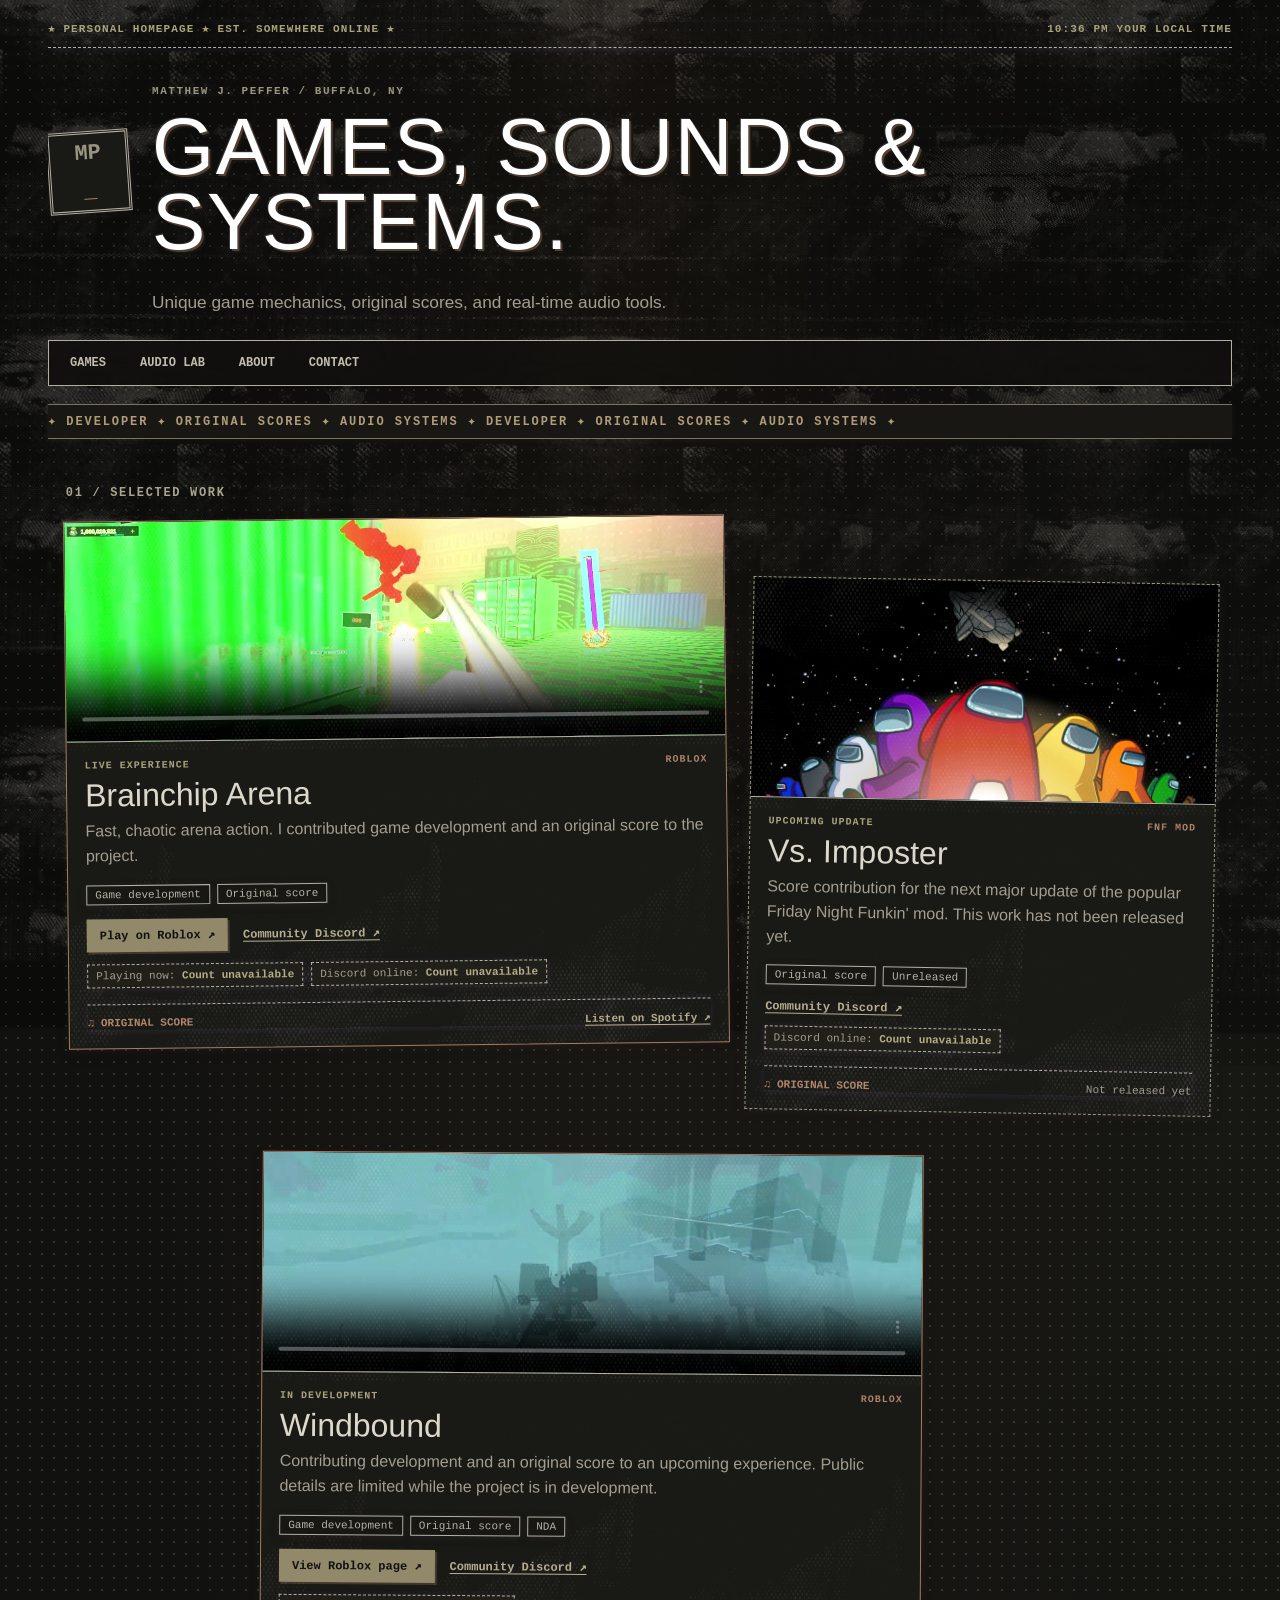
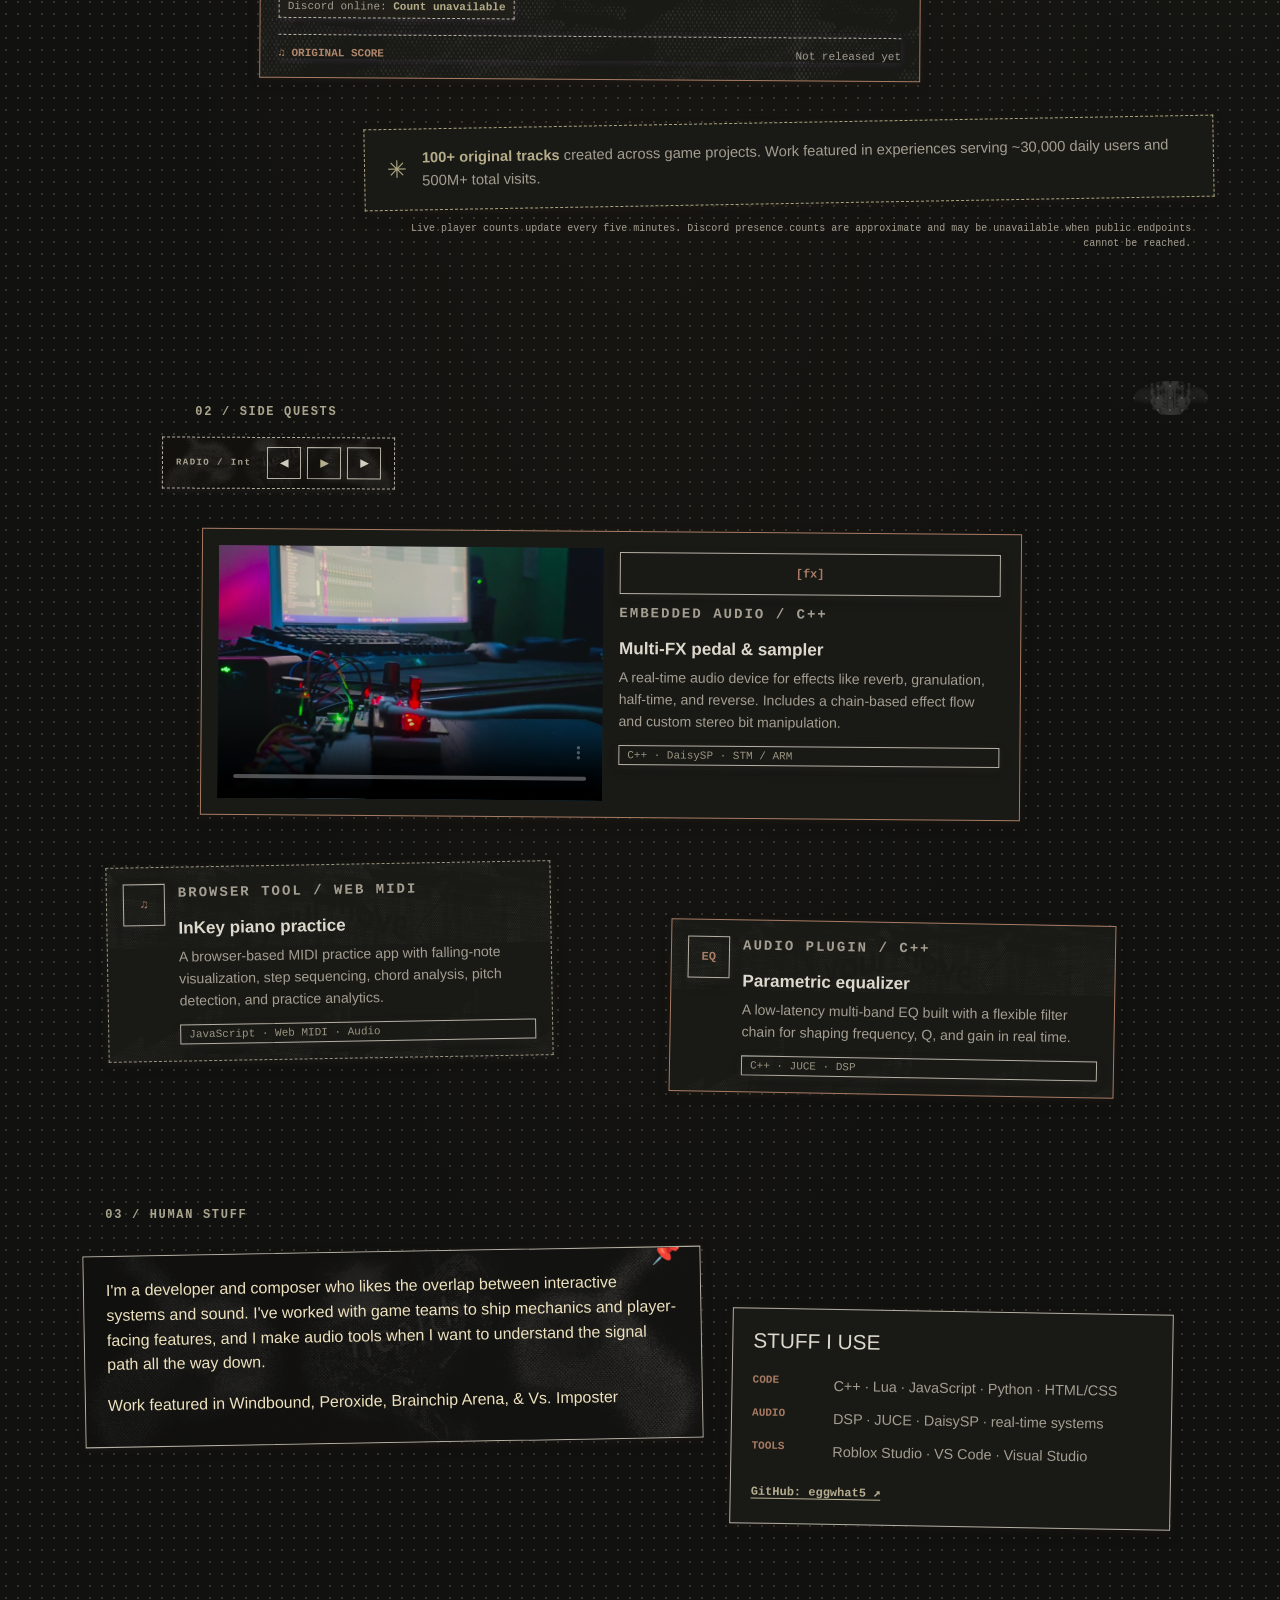
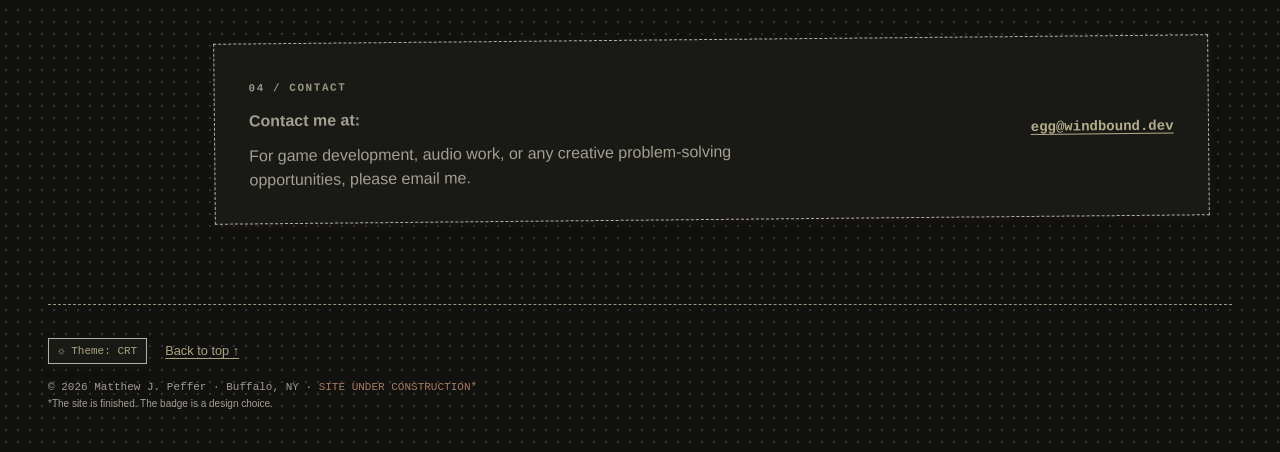
==== index.html @ 2199e093 "Normalize source line endings to keep the performance diff focused" ====
<!doctype html>
<html lang="en">
<head>
  <meta charset="utf-8">
  <meta name="viewport" content="width=device-width, initial-scale=1">
  <meta name="theme-color" content="#11110f">
  <meta name="description" content="Matthew J. Peffer — Roblox game developer and composer. A portfolio of game work, scores, and audio tools.">
  <title>Matthew J. Peffer // Game Dev & Audio</title>
  <link rel="icon" href="favicon.svg" type="image/svg+xml">
  <link rel="stylesheet" href="style.css?v=performance-1">
</head>
<body>
  <a class="skip-link" href="#main">Skip to the good stuff</a>
  <div class="shell">
    <header class="masthead" id="top">
      <div class="topline"><span>★ PERSONAL HOMEPAGE ★ EST. SOMEWHERE ONLINE ★</span><span id="local-clock" aria-label="Your local time"></span></div>
      <div class="brand-row">
        <div class="brand-mark" aria-hidden="true">MP<span>_</span></div>
        <div><p class="eyebrow">Matthew J. Peffer / Buffalo, NY</p><h1>Games, sounds &amp;<br class="mobile-break"> systems.</h1></div>
      </div>
      <p class="intro">Unique game mechanics, original scores, and real-time audio tools.</p>
      <nav aria-label="Main navigation"><a href="#games">Games</a><a href="#audio">Audio lab</a><a href="#about">About</a><a href="#contact">Contact</a></nav>
    </header>

    <div class="ticker" aria-label="Portfolio highlights"><div class="ticker-inner">✦ DEVELOPER ✦ ORIGINAL SCORES ✦ AUDIO SYSTEMS ✦ DEVELOPER ✦ ORIGINAL SCORES ✦ AUDIO SYSTEMS ✦</div></div>

    <main id="main">
      <section id="games" class="section">
        <div class="section-heading"><span class="section-index">01 / SELECTED WORK</span></div>
        <div class="game-grid">
          <article class="game-card brainchip">
            <div class="card-art"><video class="card-video" src="media/brainchip-arena.mp4" poster="media/brainchip-arena-poster.jpg" aria-label="Brainchip Arena gameplay footage" controls data-preview muted loop playsinline preload="none"></video></div>
            <div class="card-copy"><div class="card-kicker"><span>LIVE EXPERIENCE</span><span>ROBLOX</span></div><h3>Brainchip Arena</h3><p>Fast, chaotic arena action. I contributed game development and an original score to the project.</p><ul class="chips"><li>Game development</li><li>Original score</li></ul><div class="card-links"><a class="button primary" href="https://www.roblox.com/games/91523839824288/brainchip-arena" target="_blank" rel="noopener noreferrer">Play on Roblox ↗</a><a class="text-link" href="https://discord.gg/SHNNd5shf9" target="_blank" rel="noopener noreferrer">Community Discord ↗</a></div><div class="live-stats"><span>Playing now: <strong id="brainchip-playing" aria-live="polite">Loading…</strong></span><span>Discord online: <strong id="discord-brainchip" aria-live="polite">Loading…</strong></span></div><div class="music-link"><span>♫ ORIGINAL SCORE</span><a href="https://open.spotify.com/album/7EATYEhHZzuiZkUtqwppgn?si=MRII5jIBSkW8l2Eid3eSlQ" target="_blank" rel="noopener noreferrer">Listen on Spotify ↗</a></div></div>
          </article>
          <article class="game-card imposter">
            <div class="card-art"><img class="card-image" src="media/vs-imposter.png" alt="Vs. Imposter artwork"></div>
            <div class="card-copy"><div class="card-kicker"><span>UPCOMING UPDATE</span><span>FNF MOD</span></div><h3>Vs. Imposter</h3><p>Score contribution for the next major update of the popular Friday Night Funkin' mod. This work has not been released yet.</p><ul class="chips"><li>Original score</li><li>Unreleased</li></ul><div class="card-links"><a class="text-link" href="https://discord.gg/J4tRqmP3eF" target="_blank" rel="noopener noreferrer">Community Discord ↗</a></div><div class="live-stats"><span>Discord online: <strong id="discord-imposter" aria-live="polite">Loading…</strong></span></div><div class="music-link muted"><span>♫ ORIGINAL SCORE</span><span>Not released yet</span></div></div>
          </article>
          <article class="game-card windbound">
            <div class="card-art"><video class="card-video" src="media/windbound.mp4" poster="media/windbound-poster.jpg" aria-label="Windbound gameplay footage" controls data-preview muted loop playsinline preload="none"></video></div>
            <div class="card-copy"><div class="card-kicker"><span>IN DEVELOPMENT</span><span>ROBLOX</span></div><h3>Windbound</h3><p>Contributing development and an original score to an upcoming experience. Public details are limited while the project is in development.</p><ul class="chips"><li>Game development</li><li>Original score</li><li>NDA</li></ul><div class="card-links"><a class="button primary" href="https://www.roblox.com/games/17180634501/Windbound" target="_blank" rel="noopener noreferrer">View Roblox page ↗</a><a class="text-link" href="https://discord.gg/USrZ7dNjuu" target="_blank" rel="noopener noreferrer">Community Discord ↗</a></div><div class="live-stats"><span>Discord online: <strong id="discord-windbound" aria-live="polite">Loading…</strong></span></div><div class="music-link muted"><span>♫ ORIGINAL SCORE</span><span>Not released yet</span></div></div>
          </article>
        </div>
        <aside class="stat-strip"><span class="stat-star">✳</span><p><strong>100+ original tracks</strong> created across game projects. Work featured in experiences serving ~30,000 daily users and 500M+ total visits.</p></aside><p class="live-note">Live player counts update every five minutes. Discord presence counts are approximate and may be unavailable when public endpoints cannot be reached.</p>
      </section>

      <section id="audio" class="section audio-section">
        <div class="section-heading"><span class="section-index">02 / SIDE QUESTS</span></div>
        <div class="radio-panel" aria-label="Portfolio radio player"><div class="radio-current"><p class="radio-label">RADIO</p></div><div class="radio-controls"><button id="radio-prev" type="button" aria-label="Previous track">◀</button><button id="radio-toggle" type="button" aria-label="Play" aria-pressed="false">▶</button><button id="radio-next" type="button" aria-label="Next track">▶</button></div><audio id="radio-audio" preload="none" src="media/radio/bduussu_10.mp3">Your browser does not support audio playback.</audio></div>
        <div class="project-grid">
          <article class="project-card featured-pedal"><video class="project-video" src="media/multi-fx-pedal.mp4" poster="media/multi-fx-pedal-poster.png" aria-label="Video of the multi-FX pedal and synthesizer" controls data-preview muted loop playsinline preload="none"></video><div class="project-copy"><span class="project-icon">[fx]</span><p class="project-type">EMBEDDED AUDIO / C++</p><h3>Multi-FX pedal &amp; sampler</h3><p>A real-time audio device for effects like reverb, granulation, half-time, and reverse. Includes a chain-based effect flow and custom stereo bit manipulation.</p><div class="tech-row">C++ · DaisySP · STM / ARM</div></div></article>
          <article class="project-card"><span class="project-icon">♫</span><div><p class="project-type">BROWSER TOOL / WEB MIDI</p><h3>InKey piano practice</h3><p>A browser-based MIDI practice app with falling-note visualization, step sequencing, chord analysis, pitch detection, and practice analytics.</p><div class="tech-row">JavaScript · Web MIDI · Audio</div></div></article>
          <article class="project-card"><span class="project-icon">EQ</span><div><p class="project-type">AUDIO PLUGIN / C++</p><h3>Parametric equalizer</h3><p>A low-latency multi-band EQ built with a flexible filter chain for shaping frequency, Q, and gain in real time.</p><div class="tech-row">C++ · JUCE · DSP</div></div></article>
        </div>
      </section>

      <section id="about" class="section about-section">
        <div class="section-heading"><span class="section-index">03 / HUMAN STUFF</span></div>
        <div class="about-grid"><div class="about-note"><span class="note-pin">📌</span><p>I'm a developer and composer who likes the overlap between interactive systems and sound. I've worked with game teams to ship mechanics and player-facing features, and I make audio tools when I want to understand the signal path all the way down.</p><p>Work featured in Windbound, Peroxide, Brainchip Arena, &amp; Vs. Imposter</p></div><div class="skills-box"><h3>Stuff I use</h3><dl><dt>Code</dt><dd>C++ · Lua · JavaScript · Python · HTML/CSS</dd><dt>Audio</dt><dd>DSP · JUCE · DaisySP · real-time systems</dd><dt>Tools</dt><dd>Roblox Studio · VS Code · Visual Studio</dd></dl><a class="text-link" href="https://github.com/eggwhat5" target="_blank" rel="noopener noreferrer">GitHub: eggwhat5 ↗</a></div></div>
      </section>

      <section id="contact" class="contact-panel"><div><span class="section-index">04 / CONTACT</span><p class="contact-prompt">Contact me at:</p><p>For game development, audio work, or any creative problem-solving opportunities, please email me.</p></div><a class="contact-email" href="mailto:egg@windbound.dev">egg@windbound.dev</a></section>
    </main>

    <footer><div class="footer-tools"><button id="theme-toggle" type="button" aria-pressed="false">☼ Theme: CRT</button><a href="#top">Back to top ↑</a></div><p class="copyright">© <span id="year"></span> Matthew J. Peffer · Buffalo, NY · <span class="blink">SITE UNDER CONSTRUCTION*</span></p><p class="fine-print">*The site is finished. The badge is a design choice.</p></footer>
  </div>
  <script src="script.js?v=performance-1"></script>
</body>
</html>
---- style.css ----
:root{color-scheme:dark;--bg:#211c2b;--panel:#30283d;--panel2:#392f49;--ink:#f6f0e6;--muted:#bdb2c9;--lime:#c9f66b;--pink:#ff82b2;--cyan:#7ce4dd;--line:#756583;--shadow:#17131e;--body:"Trebuchet MS",Verdana,sans-serif;--display:Impact,"Arial Black",sans-serif}
*{box-sizing:border-box}html{scroll-behavior:smooth;scroll-padding-top:1.5rem}body{margin:0;background-color:var(--bg);background-image:radial-gradient(var(--line) .7px,transparent .7px);background-size:14px 14px;color:var(--ink);font:16px/1.55 var(--body)}a{color:var(--lime);text-underline-offset:3px}a:hover{color:#fff;text-decoration-thickness:2px}button{font:inherit}.shell{max-width:1120px;margin:auto;padding:0 28px}.masthead{padding:22px 0 0}.topline{display:flex;justify-content:space-between;gap:12px;color:var(--lime);font:700 11px/1.4 monospace;letter-spacing:.1em;border-bottom:1px dashed var(--line);padding-bottom:10px}.brand-row{display:flex;gap:22px;align-items:center;padding:36px 0 10px}.brand-mark,.footer-mark{display:grid;place-items:center;flex:0 0 82px;height:82px;border:3px double var(--lime);background:var(--panel);color:var(--lime);font:900 22px monospace;transform:rotate(-4deg);box-shadow:5px 5px 0 var(--shadow)}.brand-mark span{color:var(--pink)}.eyebrow,.section-index,.project-type{margin:0;color:var(--cyan);font:700 11px/1.4 monospace;letter-spacing:.14em;text-transform:uppercase}h1,h2,h3,p{margin-top:0}h1{font:clamp(2.8rem,7vw,5rem)/.94 var(--display);letter-spacing:.02em;margin:9px 0 0;text-transform:uppercase;text-shadow:3px 3px 0 #765a88}.intro{max-width:660px;margin:20px 0 24px 104px;color:var(--muted);font-size:1.08rem}nav{display:flex;gap:8px;flex-wrap:wrap;border:1px solid var(--line);background:var(--panel);padding:8px}nav a{padding:7px 13px;color:var(--ink);font:700 12px monospace;text-transform:uppercase;text-decoration:none}nav a:hover{background:var(--lime);color:var(--bg)}.ticker{overflow:hidden;margin:18px 0 46px;border-block:1px solid var(--pink);background:#321f34;color:var(--pink);font:700 12px monospace;letter-spacing:.16em}.ticker-inner{width:max-content;padding:9px 0;animation:scroll 28s linear infinite}@keyframes scroll{to{transform:translateX(-30%)}}.section{margin:0 0 74px}.section-heading{display:flex;align-items:baseline;gap:16px;margin-bottom:22px}.section-heading h2,.contact-panel h2{margin:0;font:clamp(1.8rem,4vw,2.5rem)/1.05 var(--display);text-transform:uppercase}.section-index{white-space:nowrap}.game-grid{display:grid;grid-template-columns:repeat(2,minmax(0,1fr));gap:20px}.game-card{overflow:hidden;border:1px solid var(--line);background:var(--panel);box-shadow:7px 7px 0 var(--shadow)}.card-art{height:178px;position:relative;display:flex;flex-direction:column;justify-content:center;align-items:center;overflow:hidden;border-bottom:1px solid var(--line)}.art-brain{background:linear-gradient(135deg,#792c66,#312957 55%,#111b38)}.art-brain:before,.art-wind:before{content:"";position:absolute;inset:0;background:linear-gradient(90deg,transparent 49%,#ffffff0b 50%);background-size:7px 7px}.art-wind{background:linear-gradient(155deg,#9a6848,#335c60 52%,#192b40)}.pixel-sun{position:absolute;top:10px;right:28px;color:#ffd76a;font-size:48px;text-shadow:0 0 26px #ff9f71}.wind-lines{position:absolute;top:10px;right:20px;color:#c4ede0;font-size:54px;opacity:.8}.art-label{position:relative;text-align:center;font:clamp(2.4rem,6vw,4rem)/.82 var(--display);letter-spacing:.06em;color:#fff;text-shadow:4px 4px #20182f}.art-small{position:absolute;bottom:12px;left:14px;color:var(--lime);font:700 10px monospace;letter-spacing:.15em}.card-copy{padding:18px}.card-kicker{display:flex;justify-content:space-between;color:var(--cyan);font:700 10px monospace;letter-spacing:.1em}.card-copy h3{font:2rem/1 var(--display);margin:8px 0}.card-copy p,.project-card p,.about-note p{color:var(--muted)}.chips{display:flex;flex-wrap:wrap;gap:7px;list-style:none;margin:14px 0;padding:0}.chips li,.tech-row{border:1px solid var(--line);padding:3px 8px;color:var(--cyan);font:11px monospace}.card-links{display:flex;align-items:center;gap:15px;flex-wrap:wrap}.button{display:inline-flex;justify-content:center;align-items:center;padding:9px 13px;font:700 12px monospace;text-decoration:none}.button.primary{background:var(--lime);color:#1d1c20;box-shadow:3px 3px 0 #131019}.button.primary:hover{background:#fff}.text-link{font:700 12px monospace}.music-link{display:flex;justify-content:space-between;gap:10px;margin-top:16px;padding-top:12px;border-top:1px dashed var(--line);font:11px monospace}.music-link span{color:var(--pink);font-weight:bold}.music-link a{font-weight:bold}.music-link.muted span:last-child{color:var(--muted);font-weight:400}.stat-strip{display:flex;align-items:center;gap:15px;margin:25px 0 0;border:1px dashed var(--lime);background:#2b302e;padding:12px 16px}.stat-strip p{margin:0;color:var(--muted);font-size:.92rem}.stat-strip strong{color:var(--lime)}.stat-star{color:var(--lime);font-size:24px}.audio-section{padding-top:8px}.project-grid{display:grid;grid-template-columns:repeat(2,minmax(0,1fr));gap:14px}.project-card{display:flex;gap:13px;padding:16px;border:1px solid var(--line);background:var(--panel)}.project-icon{display:grid;place-items:center;flex:0 0 42px;height:42px;border:1px solid var(--pink);color:var(--pink);font:700 12px monospace}.project-type{font-size:9px}.project-card h3{margin:5px 0;font-size:1.07rem}.project-card p{font-size:.88rem;margin-bottom:12px}.about-grid{display:grid;grid-template-columns:1.2fr .8fr;gap:18px}.about-note{position:relative;padding:22px 22px 12px;border:1px solid #b19a62;background:#48412f;color:#f2e8ca;transform:rotate(-.5deg)}.about-note p{color:#ede1be}.note-pin{position:absolute;top:-14px;right:18px;font-size:24px}.skills-box{padding:20px;border:1px solid var(--line);background:var(--panel)}.skills-box h3{font:1.3rem var(--display);text-transform:uppercase}.skills-box dl{display:grid;grid-template-columns:70px 1fr;gap:11px;margin:15px 0}.skills-box dt{color:var(--pink);font:700 11px monospace;text-transform:uppercase}.skills-box dd{margin:0;color:var(--muted);font-size:.9rem}.contact-panel{display:flex;justify-content:space-between;align-items:center;gap:20px;margin:0 0 60px;padding:24px;border:1px solid var(--line);background:var(--panel);color:var(--ink);box-shadow:4px 4px 0 var(--shadow)}.contact-panel .section-index{color:var(--cyan)}.contact-panel p{max-width:580px;margin:10px 0 0;color:var(--muted)}.contact-email{color:var(--lime);font:700 14px monospace;white-space:nowrap}.contact-email:hover{color:#fff}footer{border-top:1px dashed var(--line);padding:20px 0 32px;color:var(--muted);font-size:.8rem}footer>div{display:flex;align-items:center;gap:13px}.footer-mark{flex-basis:42px;height:42px;font-size:11px;box-shadow:none}.footer-tools{margin-top:13px;display:flex;gap:18px;align-items:center}.footer-tools button{border:1px solid var(--line);background:var(--panel);color:var(--lime);padding:6px 9px;font:11px monospace;cursor:pointer}.copyright{margin:17px 0 0;font:11px monospace}.blink{color:var(--pink);animation:blink 1.2s steps(2,start) infinite}.fine-print{font-size:10px;margin:3px 0}.skip-link{position:absolute;left:-9999px;top:0}.skip-link:focus{left:12px;z-index:9;background:var(--lime);color:#111;padding:10px}.mobile-break{display:none}body.light-mode{color-scheme:light;--bg:#f1e9dc;--panel:#fffaf1;--panel2:#fff;--ink:#261d31;--muted:#5f5565;--line:#a99bb1;--shadow:#bdb3c4;--cyan:#126e76;--lime:#485f08;--pink:#a6295c}body.light-mode .ticker{background:#f8e9ee}body.light-mode .stat-strip{background:#f5f6e9}body.light-mode .about-note{background:#f5edcf;color:#30263a}body.light-mode .about-note p{color:#5f5565}body.light-mode .contact-panel{background:var(--panel);color:var(--ink)}@keyframes blink{to{visibility:hidden}}@media(prefers-reduced-motion:reduce){*,*:before,*:after{scroll-behavior:auto!important;animation-duration:.01ms!important;animation-iteration-count:1!important}}@media(max-width:760px){.shell{padding:0 18px}.brand-row{align-items:flex-start;padding-top:28px}.brand-mark{flex-basis:64px;height:64px;font-size:18px}.intro{margin-left:0}.section-heading{display:block}.section-heading h2{margin-top:5px}.game-grid,.project-grid{grid-template-columns:1fr 1fr}.about-grid{grid-template-columns:1fr}.contact-panel{align-items:flex-start;flex-direction:column}.mobile-break{display:block}}@media(max-width:520px){.topline{font-size:9px}.game-grid,.project-grid{grid-template-columns:1fr}.card-art{height:156px}.project-grid{gap:10px}.contact-panel{padding:19px}.footer-tools{justify-content:space-between}.section{margin-bottom:58px}}


.art-imposter{background:linear-gradient(135deg,#d8d1b7,#584d72 55%,#241e36)}.imposter-eye{position:absolute;top:8px;right:20px;color:#f6cf68;font-size:48px;text-shadow:0 0 20px #ff996e}


.card-video,.card-image{display:block;width:100%;height:100%;object-fit:cover;background:#100e14}.featured-pedal{grid-column:1 / -1;width:min(760px,100%);justify-self:center;display:grid;grid-template-columns:minmax(0,1fr) minmax(0,1fr);align-items:stretch;gap:16px}.project-video{display:block;width:100%;height:100%;min-height:205px;object-fit:cover;background:#100e14;align-self:stretch}.project-copy{padding:4px 4px 4px 0}.project-copy .project-icon{margin-bottom:10px}@media(max-width:520px){.featured-pedal{grid-column:auto;grid-template-columns:1fr}.project-video{min-height:190px;max-height:250px}}


.live-stats{display:flex;flex-wrap:wrap;gap:8px;margin-top:12px}.live-stats>span{border:1px dashed var(--line);background:var(--panel2);padding:5px 8px;color:var(--muted);font:11px monospace}.live-stats strong{color:var(--lime);font-weight:700}.live-note{margin:12px 0 0;color:var(--muted);font:10px/1.5 monospace}


/* Personal art direction: softened collage texture, inspired by early web collage pages. */
:root{--bg:#302b38;--panel:#3c3547;--panel2:#494153;--shadow:#24202b}
.masthead{position:relative;isolation:isolate;overflow:hidden}
.masthead:after{content:"";position:absolute;z-index:-1;right:2%;top:64px;width:min(30vw,280px);aspect-ratio:1;background:url("media/texture-cat.webp") center/cover;opacity:.16;filter:grayscale(1) contrast(1.2);mask-image:radial-gradient(ellipse,black 35%,transparent 75%);pointer-events:none}
.about-note{position:relative;isolation:isolate;overflow:hidden}
.about-note:after{content:"";position:absolute;inset:0;z-index:-1;background:linear-gradient(90deg,rgba(55,47,63,.95),rgba(55,47,63,.72)),url("media/texture-neon.webp") center/cover;opacity:.75;pointer-events:none}
.game-card,.project-card{position:relative;overflow:hidden}
.game-card:after,.project-card:not(.featured-pedal):after{content:"";position:absolute;inset:0;z-index:0;background:url("media/texture-static.webp") center/cover;opacity:.045;mix-blend-mode:screen;pointer-events:none}
.card-copy,.project-card>div{position:relative;z-index:1}
.section-heading{position:relative}
.audio-section .section-heading:after{content:"";width:74px;height:34px;margin-left:auto;background:url("media/texture-mask.webp") center/cover;opacity:.18;filter:grayscale(1);border-radius:50%;}
@media(max-width:520px){.masthead:after{width:165px;right:-15px;top:80px;opacity:.12}.audio-section .section-heading:after{width:54px}}

/* Revised palette and texture based on the supplied halftone artwork. */
:root{
  --bg:#08090d;
  --panel:#111019;
  --panel2:#191322;
  --ink:#f5f1f2;
  --muted:#b9abbc;
  --lime:#b8ff35;
  --pink:#ff2ebd;
  --cyan:#35f2ec;
  --line:#64436d;
  --shadow:#050508;
}
body{
  background-color:var(--bg);
  background-image:
    radial-gradient(ellipse at 50% 6%,rgba(244,28,175,.12),transparent 34rem),
    radial-gradient(ellipse at 95% 30%,rgba(30,226,225,.1),transparent 30rem),
    radial-gradient(var(--line) .65px,transparent .8px);
  background-size:auto,auto,11px 11px;
}
.masthead:after{width:min(42vw,420px);opacity:.26;filter:saturate(1.5) contrast(1.25);mix-blend-mode:screen;mask-image:radial-gradient(ellipse,black 25%,transparent 76%)}
.topline{color:var(--pink);border-color:var(--cyan)}
.brand-mark{border-color:var(--pink);color:var(--cyan);box-shadow:5px 5px 0 var(--lime)}
.brand-mark span{color:var(--pink)}
h1{color:#fff;text-shadow:3px 2px 0 var(--pink),-2px -1px 0 var(--cyan),5px 5px 0 #17101d}
.eyebrow,.section-index,.project-type{color:var(--cyan)}
nav{background:rgba(12,10,17,.92);border-color:var(--pink);box-shadow:4px 4px 0 rgba(53,242,236,.32)}
nav a:nth-child(odd){color:var(--lime)}
nav a:nth-child(even){color:var(--pink)}
nav a:hover{background:var(--pink);color:#08090d}
.ticker{background:#170b19;border-color:var(--cyan);color:var(--lime);text-shadow:1px 0 var(--pink)}
.section-heading{border-bottom:1px dotted var(--pink);padding-bottom:10px}
.section-heading h2,.contact-panel h2{text-shadow:2px 2px 0 rgba(255,46,189,.52)}
.game-card,.project-card,.skills-box,.about-note,.stat-strip,.contact-panel{
  border-color:var(--line);
  box-shadow:5px 5px 0 rgba(255,46,189,.17),-2px -2px 0 rgba(53,242,236,.12);
}
.game-card:nth-child(odd),.project-card:nth-child(odd){border-color:var(--pink)}
.game-card:nth-child(even),.project-card:nth-child(even){border-color:var(--cyan)}
.game-card:after,.project-card:not(.featured-pedal):after{opacity:.13;mix-blend-mode:screen}
.card-kicker span:first-child{color:var(--lime)}
.card-kicker span:last-child{color:var(--pink)}
.chips li{border-color:var(--cyan);background:#10121a}
.button.primary{background:var(--pink);color:#100a12;box-shadow:3px 3px 0 var(--cyan)}
.button.primary:hover{background:var(--lime);color:#0a0b0d}
.text-link,.music-link a{color:var(--cyan)}
.live-stats strong{color:var(--lime)}
.stat-strip{background:#11121a;border-color:var(--lime)}
.stat-strip strong{color:var(--pink)}
.about-note{background:#111019;color:var(--ink)}
.about-note:after{background:linear-gradient(90deg,rgba(8,8,13,.86),rgba(16,9,20,.63)),url("media/texture-neon.webp") center/cover;opacity:.9}
.skills-box{background:#111019}
.contact-panel{background:#111019;border:1px dashed var(--pink)}
.contact-email{color:var(--lime)}
footer{border-color:var(--cyan)}
.footer-tools button{border-color:var(--pink);color:var(--cyan)}
body.light-mode{
  --bg:#f1e8ef;--panel:#fff8fb;--panel2:#f4e8f5;--ink:#201525;--muted:#65576a;
  --lime:#4f7600;--pink:#c50083;--cyan:#007f87;--line:#a778a1;--shadow:#cbb8ce;
}
body.light-mode{background-image:radial-gradient(ellipse at 50% 6%,rgba(197,0,131,.1),transparent 34rem),radial-gradient(var(--line) .7px,transparent .8px);background-size:auto,12px 12px}
body.light-mode nav,body.light-mode .game-card,body.light-mode .project-card,body.light-mode .skills-box,body.light-mode .about-note,body.light-mode .stat-strip,body.light-mode .contact-panel{background-color:var(--panel)}
@media(max-width:600px){.masthead:after{width:220px;opacity:.2}}

/* Looser composition: stagger the content into asymmetric, magazine-like blocks. */
@media(min-width:900px){
  .shell{max-width:1240px}
  .section{margin-bottom:112px}
  #games{width:97%;margin-left:1.5%}
  .game-grid{grid-template-columns:repeat(12,minmax(0,1fr));column-gap:22px;row-gap:36px;align-items:start}
  .game-card.brainchip{grid-column:1 / span 7}
  .game-card.imposter{grid-column:8 / span 5;margin-top:62px}
  .game-card.windbound{grid-column:3 / span 7;margin-top:4px}
  .game-card{transform:rotate(-.65deg)}
  .game-card.imposter{transform:rotate(1deg)}
  .game-card.windbound{transform:rotate(.4deg)}
  .card-art{height:220px}
  .stat-strip{width:74%;margin:42px 0 0 auto;transform:rotate(-1deg);padding:17px 22px}
  .live-note{width:68%;margin:18px 2% 0 auto;text-align:right}
  .audio-section{width:93%;margin-left:5%;padding-top:18px}
  .project-grid{grid-template-columns:repeat(12,minmax(0,1fr));gap:24px;align-items:start}
  .featured-pedal{grid-column:2 / span 9;width:100%;margin-bottom:22px;transform:rotate(.45deg)}
  .project-card:nth-child(2){grid-column:1 / span 5;transform:rotate(-1deg)}
  .project-card:nth-child(3){grid-column:7 / span 5;margin-top:58px;transform:rotate(1deg)}
  .about-section{width:92%;margin-left:3%}
  .about-grid{grid-template-columns:7fr 5fr;gap:30px;align-items:start}
  .about-note{margin-top:12px;transform:rotate(-1deg)}
  .skills-box{margin-top:72px;transform:rotate(1deg)}
  .contact-panel{width:84%;margin:0 2% 84px auto;padding:30px 34px;transform:rotate(-.55deg)}
  .section-heading{margin-bottom:30px}
  #audio .section-heading{margin-left:8%}
  #about .section-heading{margin-left:2%}
}
@media(max-width:899px){
  .section{margin-bottom:86px}
  .game-grid,.project-grid{gap:18px}
  .stat-strip{margin-top:28px}
  .contact-panel{margin-top:0}
}
@media(max-width:760px){
  .section{width:100%;margin:0 0 64px!important;padding-top:0!important}
  .game-grid,.project-grid{grid-template-columns:1fr 1fr;gap:14px}
  .game-card,.project-card,.stat-strip,.contact-panel,.about-note,.skills-box{margin:0;transform:none!important;width:auto}
  .game-card.brainchip,.game-card.imposter,.game-card.windbound,.featured-pedal,.project-card:nth-child(2),.project-card:nth-child(3){grid-column:auto}
  .stat-strip{margin-top:20px}
  .live-note{width:auto;margin:12px 0 0;text-align:left}
}
@media(max-width:520px){
  .game-grid,.project-grid{grid-template-columns:1fr}
  .section{margin-bottom:58px!important}
}

/* Move the rendered collage with transforms instead of repainting its backgrounds. */
body{position:relative;isolation:isolate}
body:before,body:after{content:"";position:fixed;inset:-12vh -10vw;z-index:-1;pointer-events:none}
body:before{
  background-image:
    url("media/texture-collage.webp"),
    url("media/texture-neon.webp"),
    url("media/texture-cat.webp"),
    url("media/texture-mask.webp");
  background-size:38vw 42vh,54vw 34vh,31vw 48vh,47vw 38vh;
  background-position:0 0,32vw 23vh,61vw 4vh,17vw 54vh;
  background-repeat:repeat,repeat,repeat,repeat;
  filter:saturate(1.35) contrast(1.12) hue-rotate(-8deg);
  opacity:.32;
  mix-blend-mode:screen;
  transform:rotate(-1.2deg) skewY(1.5deg) scale(1.04);
  animation:collage-drift 90s ease-in-out infinite alternate;

}
body:after{
  background-image:url("media/texture-static.webp"),url("media/texture-collage.webp"),url("media/texture-neon.webp");
  background-size:26vw 32vh,62vw 48vh,40vw 26vh;
  background-position:17vw 7vh,73vw 47vh,3vw 67vh;
  background-repeat:repeat,repeat,repeat;
  filter:grayscale(1) contrast(1.4);
  opacity:.14;
  mix-blend-mode:screen;
  transform:rotate(1.7deg) scale(1.07);
  animation:collage-drift-back 115s ease-in-out infinite alternate-reverse;

}
@keyframes collage-drift{
  from{transform:translate3d(0,0,0) rotate(-1.2deg) skewY(1.5deg) scale(1.04)}
  to{transform:translate3d(2vw,1vh,0) rotate(-1.2deg) skewY(1.5deg) scale(1.04)}
}
@keyframes collage-drift-back{
  from{transform:translate3d(0,0,0) rotate(1.7deg) scale(1.07)}
  to{transform:translate3d(-2vw,-1vh,0) rotate(1.7deg) scale(1.07)}
}
@media(prefers-reduced-motion:reduce){body:before,body:after{animation:none}}
@media(max-width:760px){
  body:before{background-size:72vw 28vh,95vw 25vh,66vw 34vh,85vw 28vh;opacity:.23}
  body:after{background-size:70vw 28vh,95vw 34vh,80vw 22vh;opacity:.1}
}


.radio-panel{position:relative;margin:24px 0 50px;padding:22px;border:1px solid var(--cyan);background:linear-gradient(130deg,rgba(14,12,19,.96),rgba(29,12,31,.94));box-shadow:7px 7px 0 rgba(255,46,189,.27),-3px -3px 0 rgba(53,242,236,.2);overflow:hidden}
.radio-panel:before{content:"";position:absolute;inset:0;background:url("media/texture-neon.webp") center/cover;opacity:.13;mix-blend-mode:screen;pointer-events:none}
.radio-head,.radio-main{position:relative;z-index:1}.radio-head{display:flex;justify-content:space-between;align-items:flex-start;border-bottom:1px dashed var(--pink);padding-bottom:14px}.radio-label,.now-playing-label,.station-label{margin:0;color:var(--cyan);font:700 10px monospace;letter-spacing:.16em}.radio-head h3{margin:5px 0 0;font:clamp(1.8rem,4vw,2.6rem)/1 var(--display);text-transform:uppercase;text-shadow:2px 2px var(--pink)}.radio-live{display:flex;align-items:center;gap:8px;color:var(--lime);font:700 10px monospace;letter-spacing:.1em}.radio-live i{width:8px;height:8px;border-radius:50%;background:var(--pink);box-shadow:0 0 12px var(--pink);animation:radio-blink 1.4s steps(2,start) infinite}.radio-main{display:grid;grid-template-columns:minmax(0,.9fr) minmax(280px,1.1fr);gap:24px;padding-top:18px}.radio-deck{padding:15px;background:rgba(6,7,10,.78);border-left:3px solid var(--lime)}.now-playing{margin:7px 0 14px;color:var(--ink);font:clamp(1.4rem,3vw,2rem)/1 var(--display);text-transform:uppercase}.radio-deck audio{display:block;width:100%;height:38px;accent-color:var(--pink)}.radio-transport{display:flex;gap:9px;margin-top:13px}.radio-transport button{padding:7px 10px;border:1px solid var(--pink);background:transparent;color:var(--cyan);font:700 10px monospace;cursor:pointer}.radio-transport button:hover{background:var(--pink);color:#08090d}.radio-station{padding:2px 0}.station-label{margin-bottom:8px;color:var(--pink)}.radio-tracklist{list-style:none;padding:0;margin:0}.radio-track{display:grid;width:100%;grid-template-columns:30px 1fr auto;gap:9px;align-items:center;text-align:left;padding:10px 8px;border:0;border-bottom:1px dotted var(--line);background:transparent;color:var(--muted);font:700 12px monospace;cursor:pointer}.radio-track:hover,.radio-track.is-active{background:rgba(255,46,189,.11);color:var(--ink)}.radio-track.is-active{box-shadow:inset 3px 0 var(--lime)}.track-number{color:var(--cyan)}.track-state{color:var(--lime);font-size:9px;letter-spacing:.08em}
@keyframes radio-blink{to{opacity:.3}}
@media(min-width:900px){.radio-panel{width:94%;margin:16px 2% 66px auto;transform:rotate(.55deg)}.radio-main{grid-template-columns:minmax(0,.85fr) minmax(320px,1.15fr);gap:34px;padding:22px 12px 4px}}
@media(max-width:600px){.radio-panel{padding:15px;margin:18px 0 35px}.radio-main{grid-template-columns:1fr;gap:16px}.radio-live{font-size:9px}.radio-track{padding:9px 5px}}

/* White outlines; violet and cyan glows keep their identities distinct. */
.game-card,.project-card,.skills-box,.about-note,.contact-panel,.radio-panel,nav,.brand-mark,.project-icon,.chips li,.tech-row,.footer-tools button,.stat-strip{border-color:#f3f1f6}
.game-card,.project-card,.skills-box,.about-note,.contact-panel,nav,.brand-mark,.stat-strip{box-shadow:0 2px 10px rgba(202,163,255,.12),0 5px 14px rgba(255,255,255,.025)}
.game-card:nth-child(even),.project-card:nth-child(even),.project-icon,.chips li,.tech-row,.radio-panel,.footer-tools button{box-shadow:0 2px 11px rgba(53,242,236,.14),0 5px 14px rgba(255,255,255,.025)}
.game-card:nth-child(odd),.project-card:nth-child(odd),nav,.skills-box{border-style:solid}
.game-card:nth-child(even),.project-card:nth-child(even),.radio-panel{border-style:dashed}
.radio-panel{display:flex;align-items:center;justify-content:space-between;gap:16px;width:max-content;max-width:100%;margin:12px auto 34px 3%;padding:9px 13px;border-width:1px;background:rgba(12,11,17,.8);box-shadow:0 2px 10px rgba(53,242,236,.12)}
.radio-panel:before{opacity:.06}
.radio-current{min-width:0}.radio-current .radio-label{font-size:9px;color:var(--cyan)}.radio-current .now-playing{margin:3px 0 0;font:1rem/1.1 var(--body);letter-spacing:.02em;text-transform:none;text-shadow:none;white-space:nowrap}
.radio-controls{display:flex;gap:6px}.radio-controls button{display:grid;place-items:center;width:34px;height:32px;padding:0;border:1px solid #f3f1f6;background:transparent;color:var(--ink);font:700 13px monospace;cursor:pointer;box-shadow:0 2px 8px rgba(53,242,236,.12)}.radio-controls button:hover{background:rgba(53,242,236,.12)}.radio-controls #radio-toggle{color:var(--lime);border-style:solid}
.radio-panel audio{display:none}
.section-heading{border:0;padding:0;margin-bottom:16px}
.section-heading .section-index{color:var(--cyan);font-size:12px;text-shadow:0 0 7px rgba(53,242,236,.25)}
.contact-panel h2{display:none}.contact-prompt{margin:6px 0 0;color:var(--ink);font-weight:700}
@media(min-width:900px){.radio-panel{margin:12px auto 42px 5%;transform:rotate(.25deg)}}
@media(max-width:760px){.radio-panel{margin:10px 0 26px;width:auto;transform:none}}
/* Cover the remaining hairline outlines with the same two soft glow cues. */
.topline,.live-stats>span,.music-link{border-color:#f3f1f6;box-shadow:0 1px 7px rgba(202,163,255,.11)}
.card-art{border-bottom-color:#f3f1f6;box-shadow:inset 0 -3px 9px rgba(53,242,236,.12)}
.ticker{border-color:#f3f1f6;box-shadow:0 1px 7px rgba(53,242,236,.1)}

/* Muted earth-and-charcoal palette; monochrome halftone background. */
:root{
  --bg:#11110f;--panel:#191916;--panel2:#211f1a;--ink:#ddd8cc;--muted:#a49e91;
  --lime:#aaa47d;--pink:#a77b63;--cyan:#9a9581;--line:#716d61;--shadow:#080807;
}
body{background-color:var(--bg);background-image:radial-gradient(ellipse at 50% 6%,rgba(164,127,91,.075),transparent 34rem),radial-gradient(ellipse at 95% 30%,rgba(142,137,106,.05),transparent 30rem),radial-gradient(var(--line) .55px,transparent .8px);background-size:auto,auto,12px 12px}
body:before{filter:grayscale(1) sepia(.16) contrast(1.12);opacity:.24;mix-blend-mode:screen}
body:after{filter:grayscale(1) sepia(.12) contrast(1.25);opacity:.11;mix-blend-mode:screen}
.masthead:after{filter:grayscale(1) sepia(.14) contrast(1.2);opacity:.19;mix-blend-mode:screen}
.about-note:after,.radio-panel:before,.game-card:after,.project-card:not(.featured-pedal):after{filter:grayscale(1) sepia(.14) contrast(1.1);opacity:.11}
h1{text-shadow:2px 2px 0 rgba(167,123,99,.42),-1px -1px 0 rgba(205,198,178,.16),4px 4px 0 #171512}
.topline{color:#aaa47d;border-color:#a77b63}
.ticker{background:#191714;color:#b09c79;border-color:#777365;text-shadow:none;box-shadow:0 1px 6px rgba(167,123,99,.08)}
.section-heading .section-index{text-shadow:none;color:#aaa58f}
.game-card,.project-card,.skills-box,.about-note,.contact-panel,.radio-panel,nav,.brand-mark,.project-icon,.chips li,.tech-row,.footer-tools button,.stat-strip,.topline,.live-stats>span,.music-link,.card-art{
  border-color:#b4afa3;
}
.game-card,.project-card,.skills-box,.about-note,.contact-panel,nav,.brand-mark,.stat-strip{box-shadow:0 2px 8px rgba(167,123,99,.09),0 5px 12px rgba(0,0,0,.2)}
.game-card:nth-child(even),.project-card:nth-child(even),.project-icon,.chips li,.tech-row,.radio-panel,.footer-tools button{box-shadow:0 2px 8px rgba(154,149,129,.1),0 5px 12px rgba(0,0,0,.2)}
.game-card:nth-child(even),.project-card:nth-child(even),.radio-panel{border-style:dashed}
nav{background:rgba(17,16,14,.94);border-color:#b4afa3;box-shadow:3px 3px 0 rgba(167,123,99,.12)}
nav a:nth-child(odd),nav a:nth-child(even){color:#c2bcae}
nav a:hover{background:#81775f;color:#11110f}
.card-kicker span:first-child{color:#aaa47d}.card-kicker span:last-child{color:#ad8268}
.chips li{background:#171714;color:#b7b2a5}
.button.primary{background:#92896b;color:#11110f;box-shadow:2px 2px 0 rgba(167,123,99,.3)}
.button.primary:hover{background:#b9ae91;color:#11110f}
.text-link,.music-link a{color:#b6ad91}.music-link span{color:#b1876c}
.live-stats strong,.stat-strip strong{color:#b5ad8a}
.stat-strip{background:#191916;border-color:#aaa47d}
.about-note{background:#191916;color:var(--ink)}
.about-note:after{background:linear-gradient(90deg,rgba(12,12,11,.9),rgba(20,19,16,.75)),url("media/texture-neon.webp") center/cover;filter:grayscale(1) sepia(.17);opacity:.58}
.skills-box,.contact-panel{background:#191916}
.contact-panel{border-style:dashed}.contact-email{color:#b4ad8b}.contact-email:hover{color:#ded8c9}
.radio-panel{background:rgba(19,18,15,.9);box-shadow:0 2px 8px rgba(154,149,129,.09)}
.radio-current .radio-label{color:#a8a28e}.radio-controls button{border-color:#b4afa3;color:#d0cbbf;box-shadow:0 2px 7px rgba(154,149,129,.08)}
.radio-controls button:hover{background:rgba(154,149,129,.12)}.radio-controls #radio-toggle{color:#b4ad8b}
.footer-tools button{color:#aaa47d}
body.light-mode{--bg:#e8e3d8;--panel:#f0ece3;--panel2:#e6e0d4;--ink:#2b2923;--muted:#625e54;--lime:#686749;--pink:#805941;--cyan:#625f52;--line:#938b79;--shadow:#c5bcaa}
body.light-mode{background-image:radial-gradient(ellipse at 50% 6%,rgba(127,93,66,.08),transparent 34rem),radial-gradient(var(--line) .55px,transparent .8px);background-size:auto,12px 12px}
body.light-mode .game-card,body.light-mode .project-card,body.light-mode .skills-box,body.light-mode .about-note,body.light-mode .stat-strip,body.light-mode .contact-panel,body.light-mode nav{background-color:var(--panel)}
@media(max-width:760px){body:before{opacity:.19}body:after{opacity:.09}}
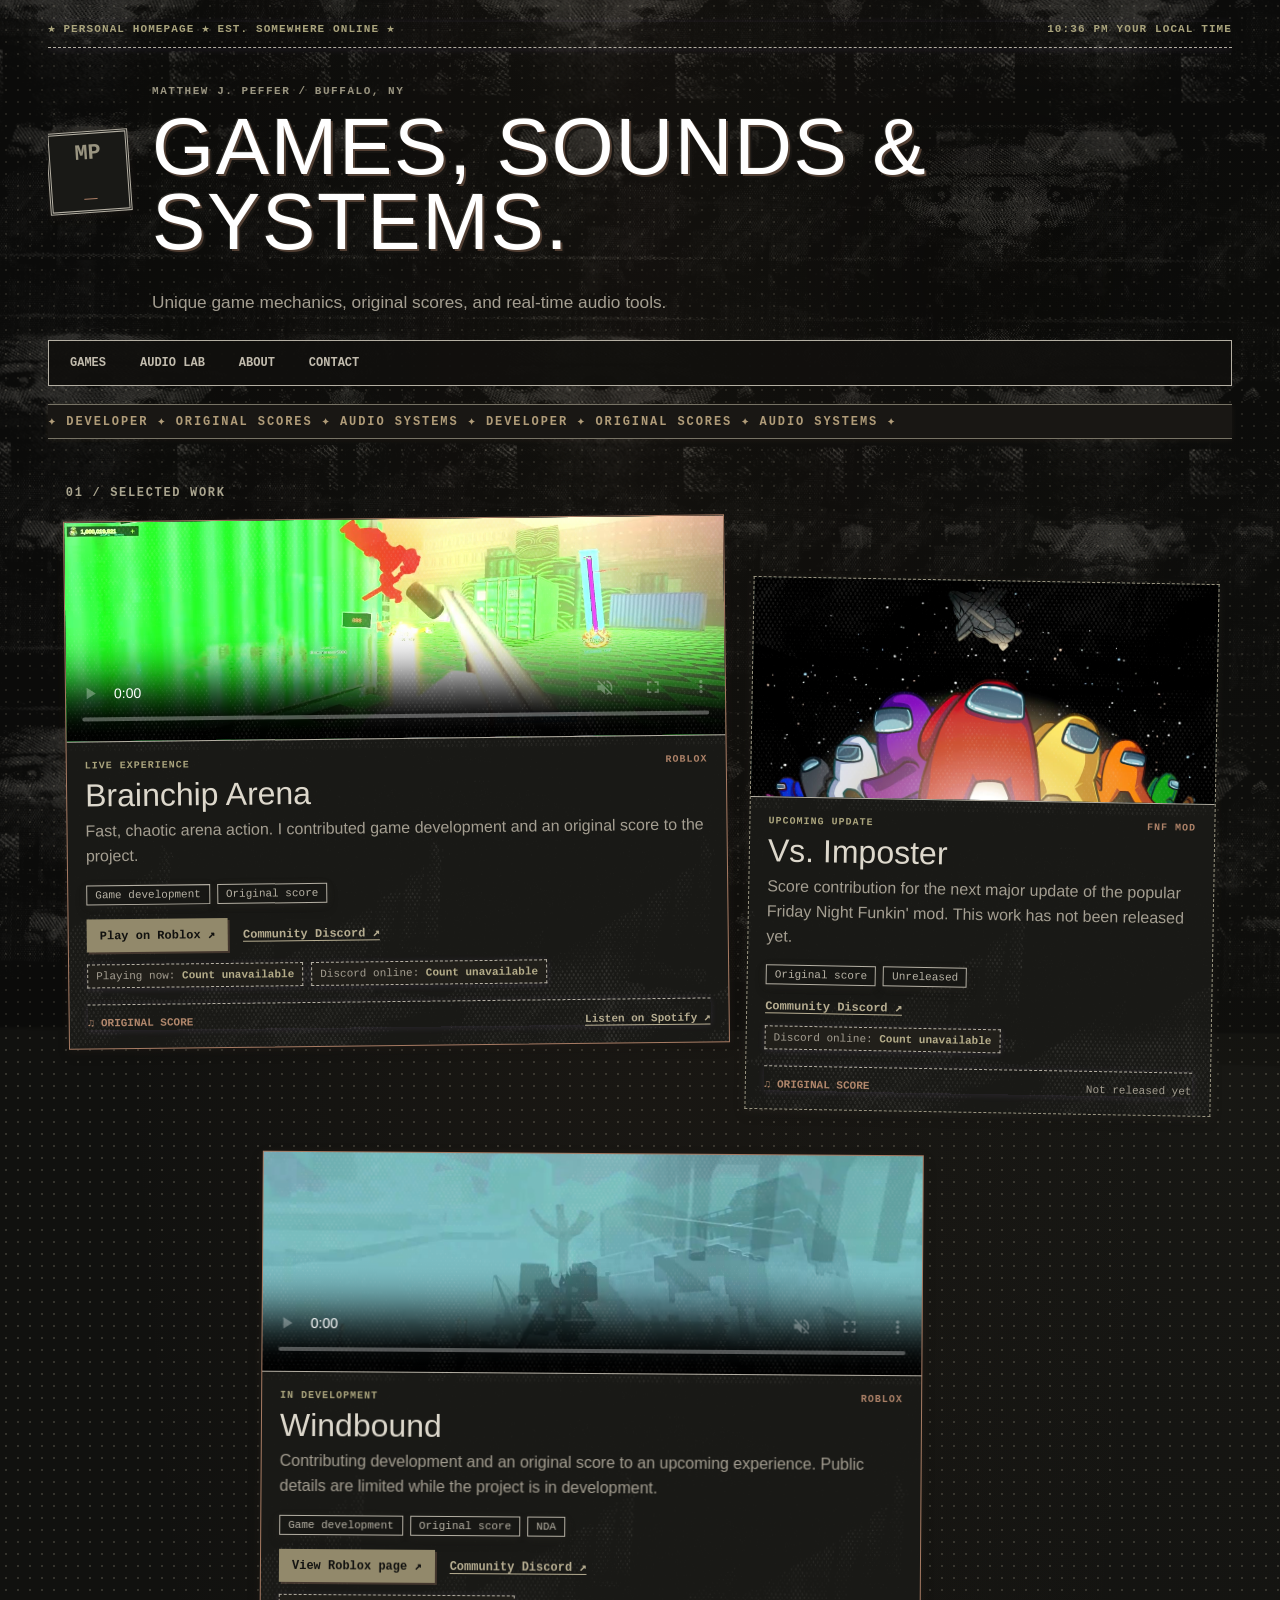
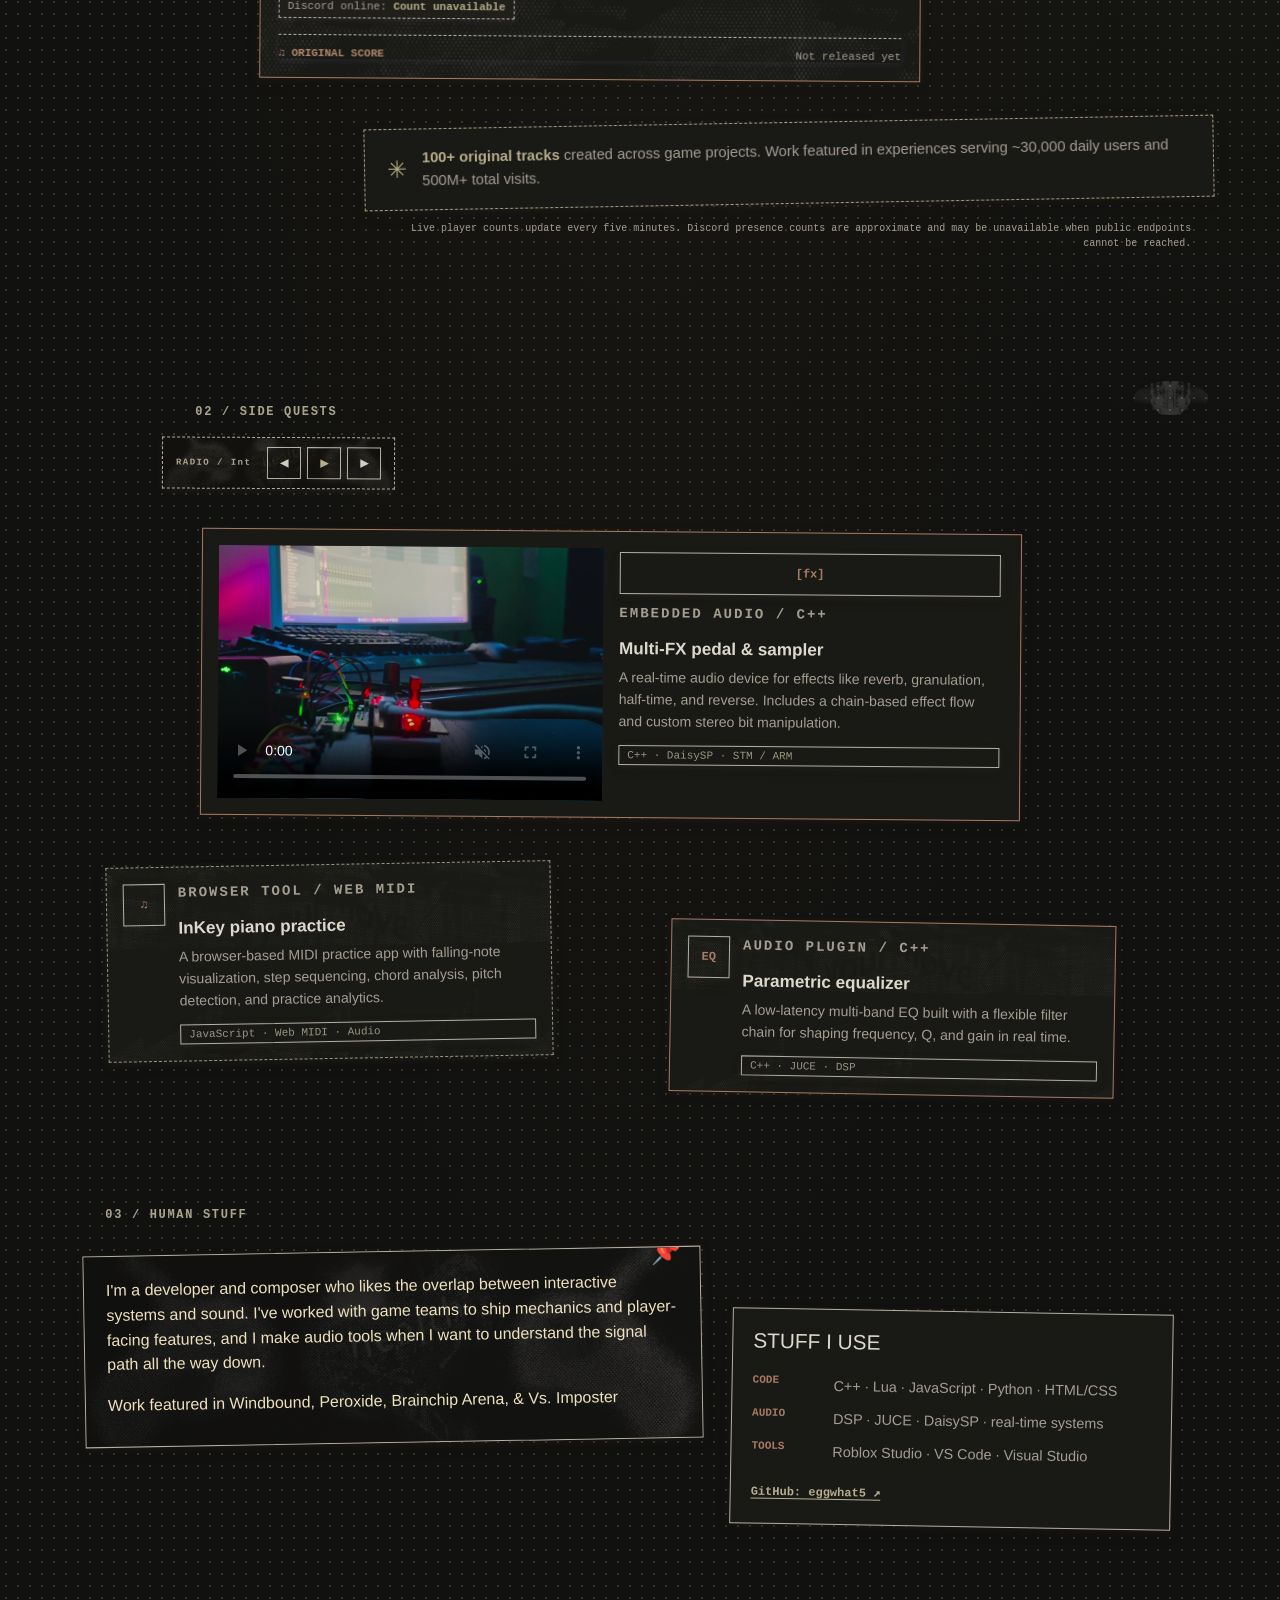
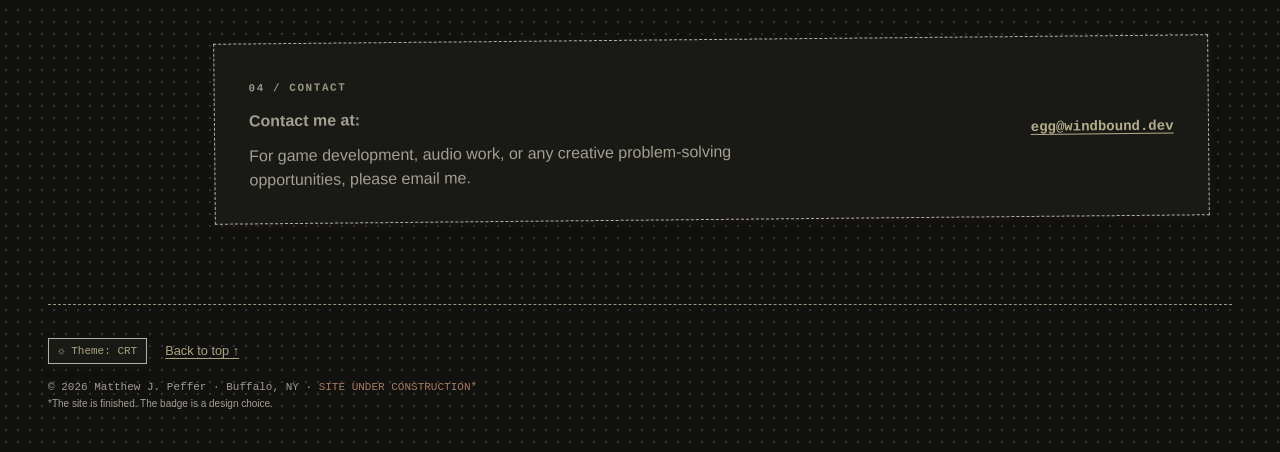
==== commit e47f1777: "Start radio with Int and refresh the player script" ====
--- a/index.html
+++ b/index.html
@@ -46,7 +46,7 @@
 
       <section id="audio" class="section audio-section">
         <div class="section-heading"><span class="section-index">02 / SIDE QUESTS</span></div>
-        <div class="radio-panel" aria-label="Portfolio radio player"><div class="radio-current"><p class="radio-label">RADIO</p></div><div class="radio-controls"><button id="radio-prev" type="button" aria-label="Previous track">◀</button><button id="radio-toggle" type="button" aria-label="Play" aria-pressed="false">▶</button><button id="radio-next" type="button" aria-label="Next track">▶</button></div><audio id="radio-audio" preload="none" src="media/radio/bduussu_10.mp3">Your browser does not support audio playback.</audio></div>
+        <div class="radio-panel" aria-label="Portfolio radio player"><div class="radio-current"><p class="radio-label">RADIO</p></div><div class="radio-controls"><button id="radio-prev" type="button" aria-label="Previous track">◀</button><button id="radio-toggle" type="button" aria-label="Play" aria-pressed="false">▶</button><button id="radio-next" type="button" aria-label="Next track">▶</button></div><audio id="radio-audio" preload="none" src="media/radio/biggis%20Sturg_6.mp3">Your browser does not support audio playback.</audio></div>
         <div class="project-grid">
           <article class="project-card featured-pedal"><video class="project-video" src="media/multi-fx-pedal.mp4" poster="media/multi-fx-pedal-poster.png" aria-label="Video of the multi-FX pedal and synthesizer" controls data-preview muted loop playsinline preload="none"></video><div class="project-copy"><span class="project-icon">[fx]</span><p class="project-type">EMBEDDED AUDIO / C++</p><h3>Multi-FX pedal &amp; sampler</h3><p>A real-time audio device for effects like reverb, granulation, half-time, and reverse. Includes a chain-based effect flow and custom stereo bit manipulation.</p><div class="tech-row">C++ · DaisySP · STM / ARM</div></div></article>
           <article class="project-card"><span class="project-icon">♫</span><div><p class="project-type">BROWSER TOOL / WEB MIDI</p><h3>InKey piano practice</h3><p>A browser-based MIDI practice app with falling-note visualization, step sequencing, chord analysis, pitch detection, and practice analytics.</p><div class="tech-row">JavaScript · Web MIDI · Audio</div></div></article>
@@ -64,7 +64,7 @@
 
     <footer><div class="footer-tools"><button id="theme-toggle" type="button" aria-pressed="false">☼ Theme: CRT</button><a href="#top">Back to top ↑</a></div><p class="copyright">© <span id="year"></span> Matthew J. Peffer · Buffalo, NY · <span class="blink">SITE UNDER CONSTRUCTION*</span></p><p class="fine-print">*The site is finished. The badge is a design choice.</p></footer>
   </div>
-  <script src="script.js?v=performance-1"></script>
+  <script src="script.js?v=radio-int-first-1"></script>
 </body>
 </html>
 
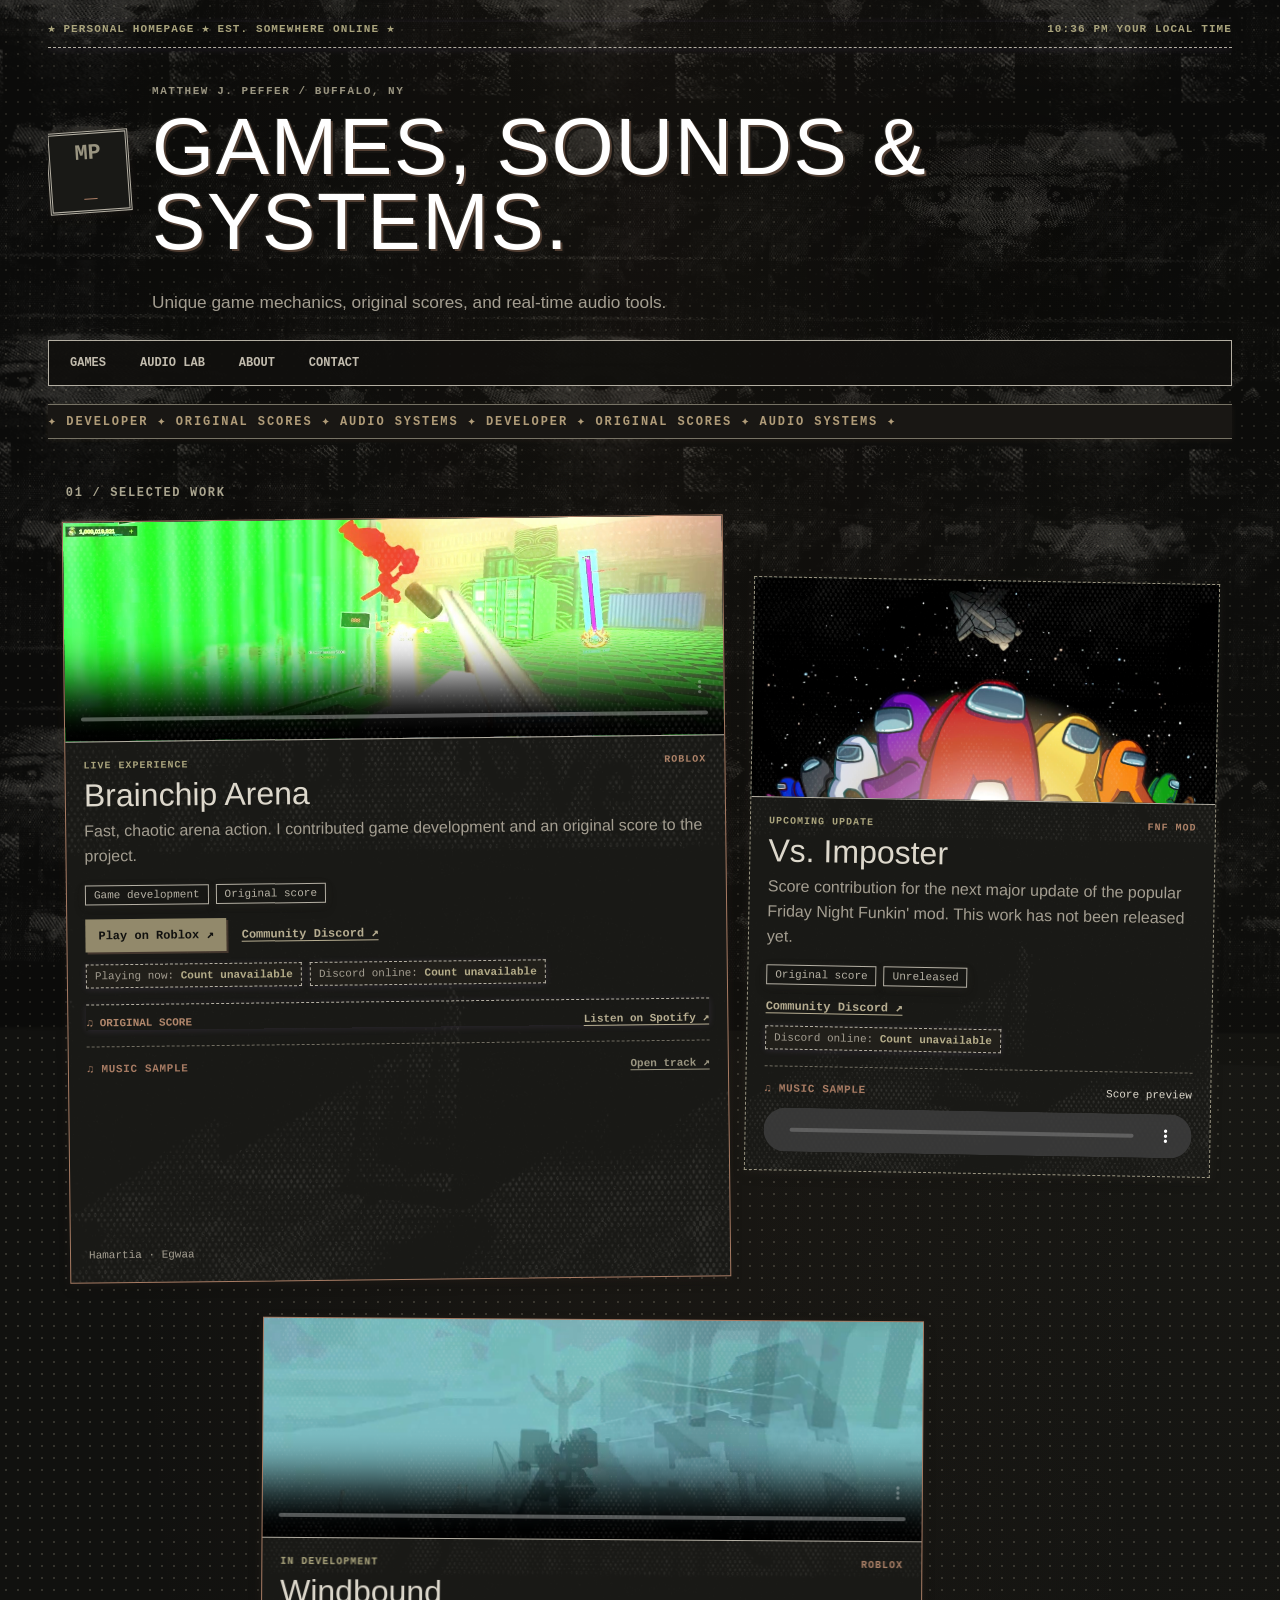
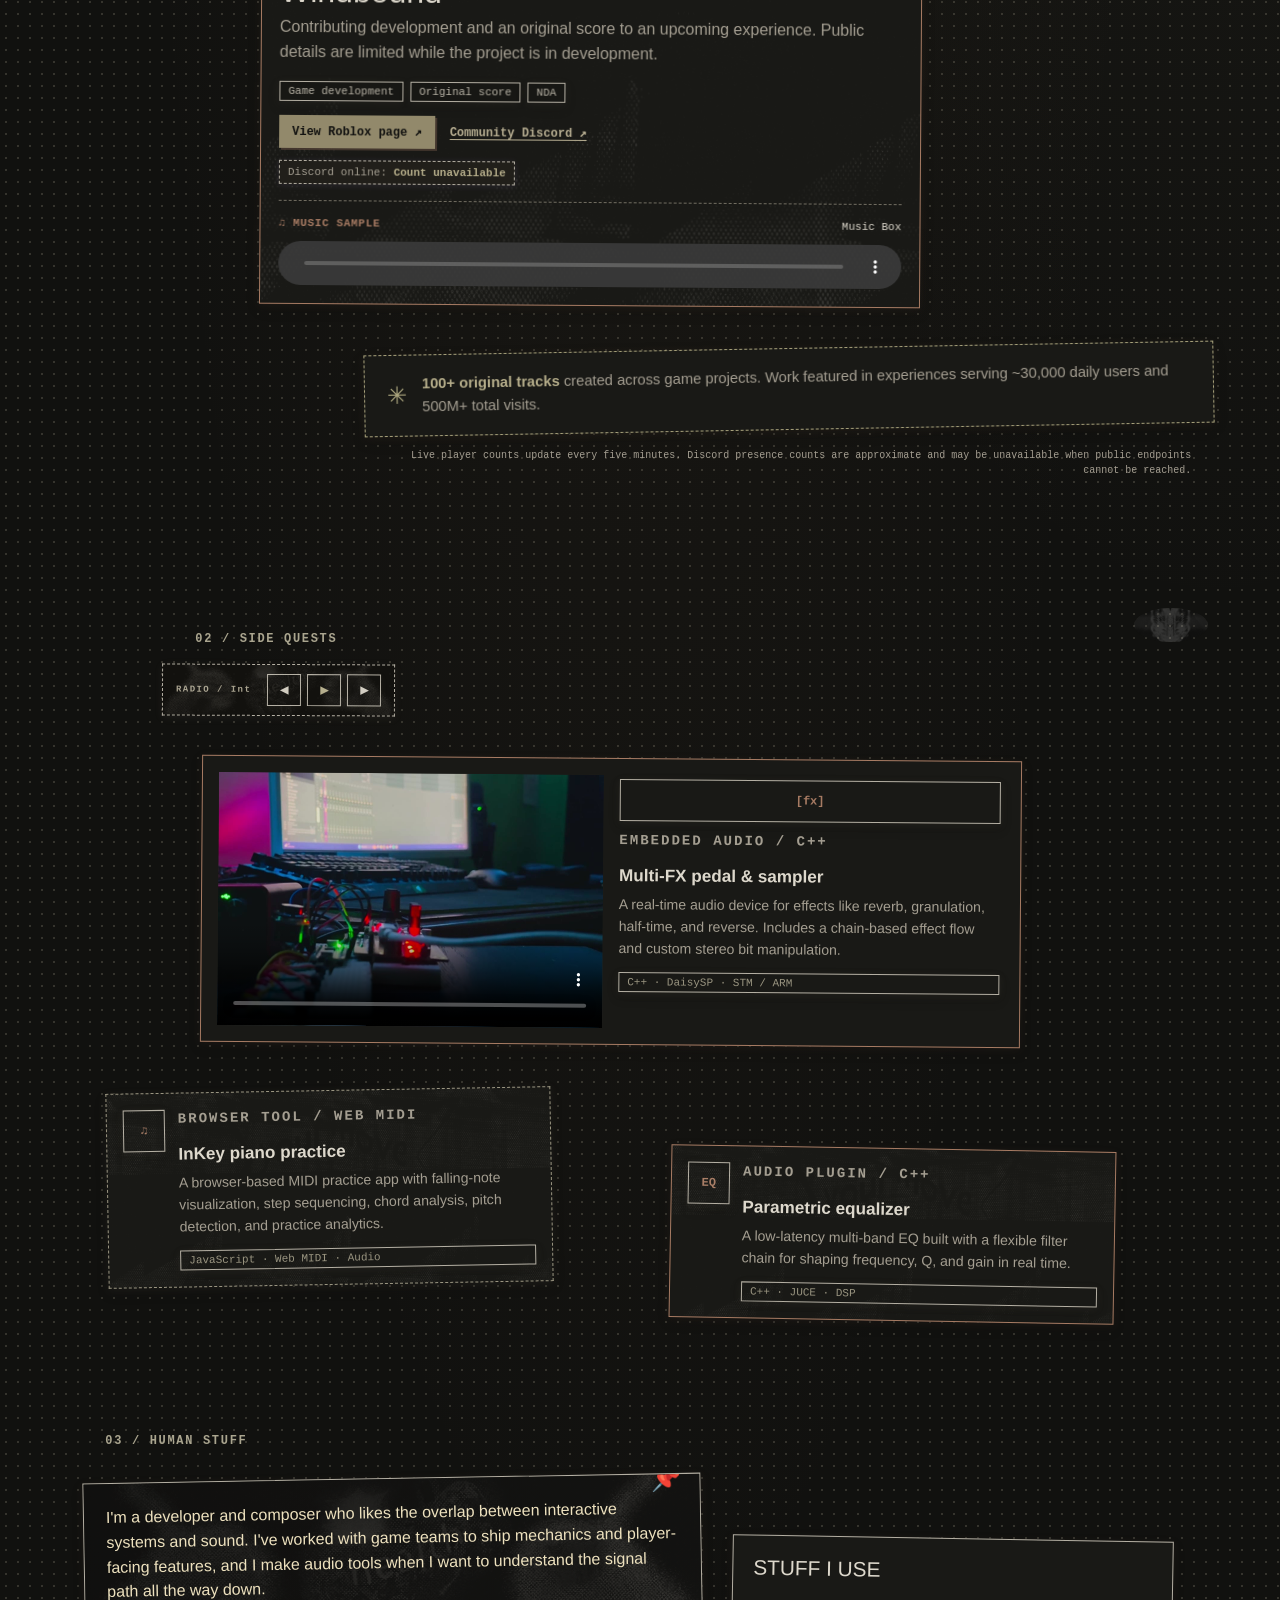
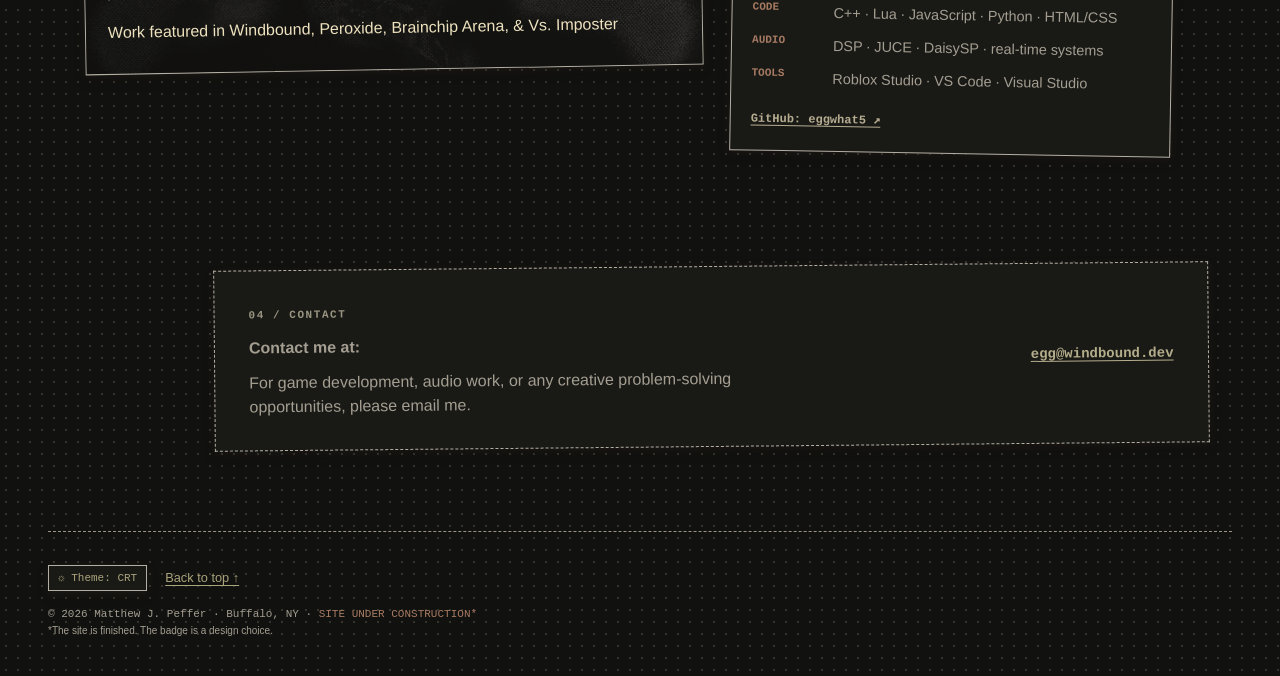
==== commit ae791082: "Add compact music samples to all three game cards" ====
--- a/index.html
+++ b/index.html
@@ -7,7 +7,7 @@
   <meta name="description" content="Matthew J. Peffer — Roblox game developer and composer. A portfolio of game work, scores, and audio tools.">
   <title>Matthew J. Peffer // Game Dev & Audio</title>
   <link rel="icon" href="favicon.svg" type="image/svg+xml">
-  <link rel="stylesheet" href="style.css?v=performance-1">
+  <link rel="stylesheet" href="style.css?v=game-samples-1">
 </head>
 <body>
   <a class="skip-link" href="#main">Skip to the good stuff</a>
@@ -30,15 +30,15 @@
         <div class="game-grid">
           <article class="game-card brainchip">
             <div class="card-art"><video class="card-video" src="media/brainchip-arena.mp4" poster="media/brainchip-arena-poster.jpg" aria-label="Brainchip Arena gameplay footage" controls data-preview muted loop playsinline preload="none"></video></div>
-            <div class="card-copy"><div class="card-kicker"><span>LIVE EXPERIENCE</span><span>ROBLOX</span></div><h3>Brainchip Arena</h3><p>Fast, chaotic arena action. I contributed game development and an original score to the project.</p><ul class="chips"><li>Game development</li><li>Original score</li></ul><div class="card-links"><a class="button primary" href="https://www.roblox.com/games/91523839824288/brainchip-arena" target="_blank" rel="noopener noreferrer">Play on Roblox ↗</a><a class="text-link" href="https://discord.gg/SHNNd5shf9" target="_blank" rel="noopener noreferrer">Community Discord ↗</a></div><div class="live-stats"><span>Playing now: <strong id="brainchip-playing" aria-live="polite">Loading…</strong></span><span>Discord online: <strong id="discord-brainchip" aria-live="polite">Loading…</strong></span></div><div class="music-link"><span>♫ ORIGINAL SCORE</span><a href="https://open.spotify.com/album/7EATYEhHZzuiZkUtqwppgn?si=MRII5jIBSkW8l2Eid3eSlQ" target="_blank" rel="noopener noreferrer">Listen on Spotify ↗</a></div></div>
+            <div class="card-copy"><div class="card-kicker"><span>LIVE EXPERIENCE</span><span>ROBLOX</span></div><h3>Brainchip Arena</h3><p>Fast, chaotic arena action. I contributed game development and an original score to the project.</p><ul class="chips"><li>Game development</li><li>Original score</li></ul><div class="card-links"><a class="button primary" href="https://www.roblox.com/games/91523839824288/brainchip-arena" target="_blank" rel="noopener noreferrer">Play on Roblox ↗</a><a class="text-link" href="https://discord.gg/SHNNd5shf9" target="_blank" rel="noopener noreferrer">Community Discord ↗</a></div><div class="live-stats"><span>Playing now: <strong id="brainchip-playing" aria-live="polite">Loading…</strong></span><span>Discord online: <strong id="discord-brainchip" aria-live="polite">Loading…</strong></span></div><div class="music-link"><span>♫ ORIGINAL SCORE</span><a href="https://open.spotify.com/album/7EATYEhHZzuiZkUtqwppgn?si=MRII5jIBSkW8l2Eid3eSlQ" target="_blank" rel="noopener noreferrer">Listen on Spotify ↗</a></div><div class="game-sample" aria-labelledby="brainchip-sample-title"><div class="game-sample-heading"><span class="game-sample-label">♫ MUSIC SAMPLE</span><a href="https://open.spotify.com/track/2og873AFPg9jaiRA2ra68l" target="_blank" rel="noopener noreferrer">Open track ↗</a></div><iframe class="game-sample-spotify" title="Hamartia by Egwaa — Brainchip Arena music sample" src="https://open.spotify.com/embed/track/2og873AFPg9jaiRA2ra68l?theme=0" width="100%" height="152" loading="lazy" allow="autoplay; clipboard-write; encrypted-media; fullscreen; picture-in-picture"></iframe><p id="brainchip-sample-title" class="game-sample-caption">Hamartia · Egwaa</p></div></div>
           </article>
           <article class="game-card imposter">
             <div class="card-art"><img class="card-image" src="media/vs-imposter.png" alt="Vs. Imposter artwork"></div>
-            <div class="card-copy"><div class="card-kicker"><span>UPCOMING UPDATE</span><span>FNF MOD</span></div><h3>Vs. Imposter</h3><p>Score contribution for the next major update of the popular Friday Night Funkin' mod. This work has not been released yet.</p><ul class="chips"><li>Original score</li><li>Unreleased</li></ul><div class="card-links"><a class="text-link" href="https://discord.gg/J4tRqmP3eF" target="_blank" rel="noopener noreferrer">Community Discord ↗</a></div><div class="live-stats"><span>Discord online: <strong id="discord-imposter" aria-live="polite">Loading…</strong></span></div><div class="music-link muted"><span>♫ ORIGINAL SCORE</span><span>Not released yet</span></div></div>
+            <div class="card-copy"><div class="card-kicker"><span>UPCOMING UPDATE</span><span>FNF MOD</span></div><h3>Vs. Imposter</h3><p>Score contribution for the next major update of the popular Friday Night Funkin' mod. This work has not been released yet.</p><ul class="chips"><li>Original score</li><li>Unreleased</li></ul><div class="card-links"><a class="text-link" href="https://discord.gg/J4tRqmP3eF" target="_blank" rel="noopener noreferrer">Community Discord ↗</a></div><div class="live-stats"><span>Discord online: <strong id="discord-imposter" aria-live="polite">Loading…</strong></span></div><div class="game-sample" aria-labelledby="imposter-sample-title"><div class="game-sample-heading"><span class="game-sample-label">♫ MUSIC SAMPLE</span><span id="imposter-sample-title" class="game-sample-title">Score preview</span></div><audio class="game-sample-audio" controls preload="none" aria-label="Vs. Imposter music sample" src="media/samples/vs-imposter-sample.mp3">Your browser does not support audio playback. <a href="media/samples/vs-imposter-sample.mp3">Open the Vs. Imposter sample</a></audio></div></div>
           </article>
           <article class="game-card windbound">
             <div class="card-art"><video class="card-video" src="media/windbound.mp4" poster="media/windbound-poster.jpg" aria-label="Windbound gameplay footage" controls data-preview muted loop playsinline preload="none"></video></div>
-            <div class="card-copy"><div class="card-kicker"><span>IN DEVELOPMENT</span><span>ROBLOX</span></div><h3>Windbound</h3><p>Contributing development and an original score to an upcoming experience. Public details are limited while the project is in development.</p><ul class="chips"><li>Game development</li><li>Original score</li><li>NDA</li></ul><div class="card-links"><a class="button primary" href="https://www.roblox.com/games/17180634501/Windbound" target="_blank" rel="noopener noreferrer">View Roblox page ↗</a><a class="text-link" href="https://discord.gg/USrZ7dNjuu" target="_blank" rel="noopener noreferrer">Community Discord ↗</a></div><div class="live-stats"><span>Discord online: <strong id="discord-windbound" aria-live="polite">Loading…</strong></span></div><div class="music-link muted"><span>♫ ORIGINAL SCORE</span><span>Not released yet</span></div></div>
+            <div class="card-copy"><div class="card-kicker"><span>IN DEVELOPMENT</span><span>ROBLOX</span></div><h3>Windbound</h3><p>Contributing development and an original score to an upcoming experience. Public details are limited while the project is in development.</p><ul class="chips"><li>Game development</li><li>Original score</li><li>NDA</li></ul><div class="card-links"><a class="button primary" href="https://www.roblox.com/games/17180634501/Windbound" target="_blank" rel="noopener noreferrer">View Roblox page ↗</a><a class="text-link" href="https://discord.gg/USrZ7dNjuu" target="_blank" rel="noopener noreferrer">Community Discord ↗</a></div><div class="live-stats"><span>Discord online: <strong id="discord-windbound" aria-live="polite">Loading…</strong></span></div><div class="game-sample" aria-labelledby="windbound-sample-title"><div class="game-sample-heading"><span class="game-sample-label">♫ MUSIC SAMPLE</span><span id="windbound-sample-title" class="game-sample-title">Music Box</span></div><audio class="game-sample-audio" controls preload="none" aria-label="Music Box — Windbound music sample" src="media/samples/windbound-music-box.mp3">Your browser does not support audio playback. <a href="media/samples/windbound-music-box.mp3">Open Music Box</a></audio></div></div>
           </article>
         </div>
         <aside class="stat-strip"><span class="stat-star">✳</span><p><strong>100+ original tracks</strong> created across game projects. Work featured in experiences serving ~30,000 daily users and 500M+ total visits.</p></aside><p class="live-note">Live player counts update every five minutes. Discord presence counts are approximate and may be unavailable when public endpoints cannot be reached.</p>
@@ -64,7 +64,7 @@
 
     <footer><div class="footer-tools"><button id="theme-toggle" type="button" aria-pressed="false">☼ Theme: CRT</button><a href="#top">Back to top ↑</a></div><p class="copyright">© <span id="year"></span> Matthew J. Peffer · Buffalo, NY · <span class="blink">SITE UNDER CONSTRUCTION*</span></p><p class="fine-print">*The site is finished. The badge is a design choice.</p></footer>
   </div>
-  <script src="script.js?v=radio-int-first-1"></script>
+  <script src="script.js?v=game-samples-1"></script>
 </body>
 </html>
 
--- a/style.css
+++ b/style.css
@@ -253,3 +253,16 @@
 body.light-mode{background-image:radial-gradient(ellipse at 50% 6%,rgba(127,93,66,.08),transparent 34rem),radial-gradient(var(--line) .55px,transparent .8px);background-size:auto,12px 12px}
 body.light-mode .game-card,body.light-mode .project-card,body.light-mode .skills-box,body.light-mode .about-note,body.light-mode .stat-strip,body.light-mode .contact-panel,body.light-mode nav{background-color:var(--panel)}
 @media(max-width:760px){body:before{opacity:.19}body:after{opacity:.09}}
+
+/* Small, on-demand music samples inside the game cards. */
+.game-sample{margin-top:16px;padding-top:14px;border-top:1px dashed var(--line);min-width:0}
+.game-sample-heading{display:flex;align-items:center;justify-content:space-between;gap:12px;margin-bottom:10px;font:11px/1.5 monospace}
+.game-sample-label{color:var(--pink);font-weight:700;letter-spacing:.06em}
+.game-sample-heading a{color:var(--cyan);font-weight:700}
+.game-sample-title{color:var(--ink)}
+.game-sample-spotify{display:block;width:100%;height:152px;border:0;border-radius:12px}
+.game-sample-audio{display:block;width:100%;max-width:100%;height:44px;color-scheme:dark}
+.game-sample-caption{margin:8px 0 0!important;color:var(--muted);font:11px/1.5 monospace}
+body.light-mode .game-sample-audio{color-scheme:light}
+@media(min-width:521px) and (max-width:700px){.game-grid{grid-template-columns:1fr}}
+@media(max-width:360px){.game-sample-spotify{width:calc(100% + 34px);margin-inline:-17px}}
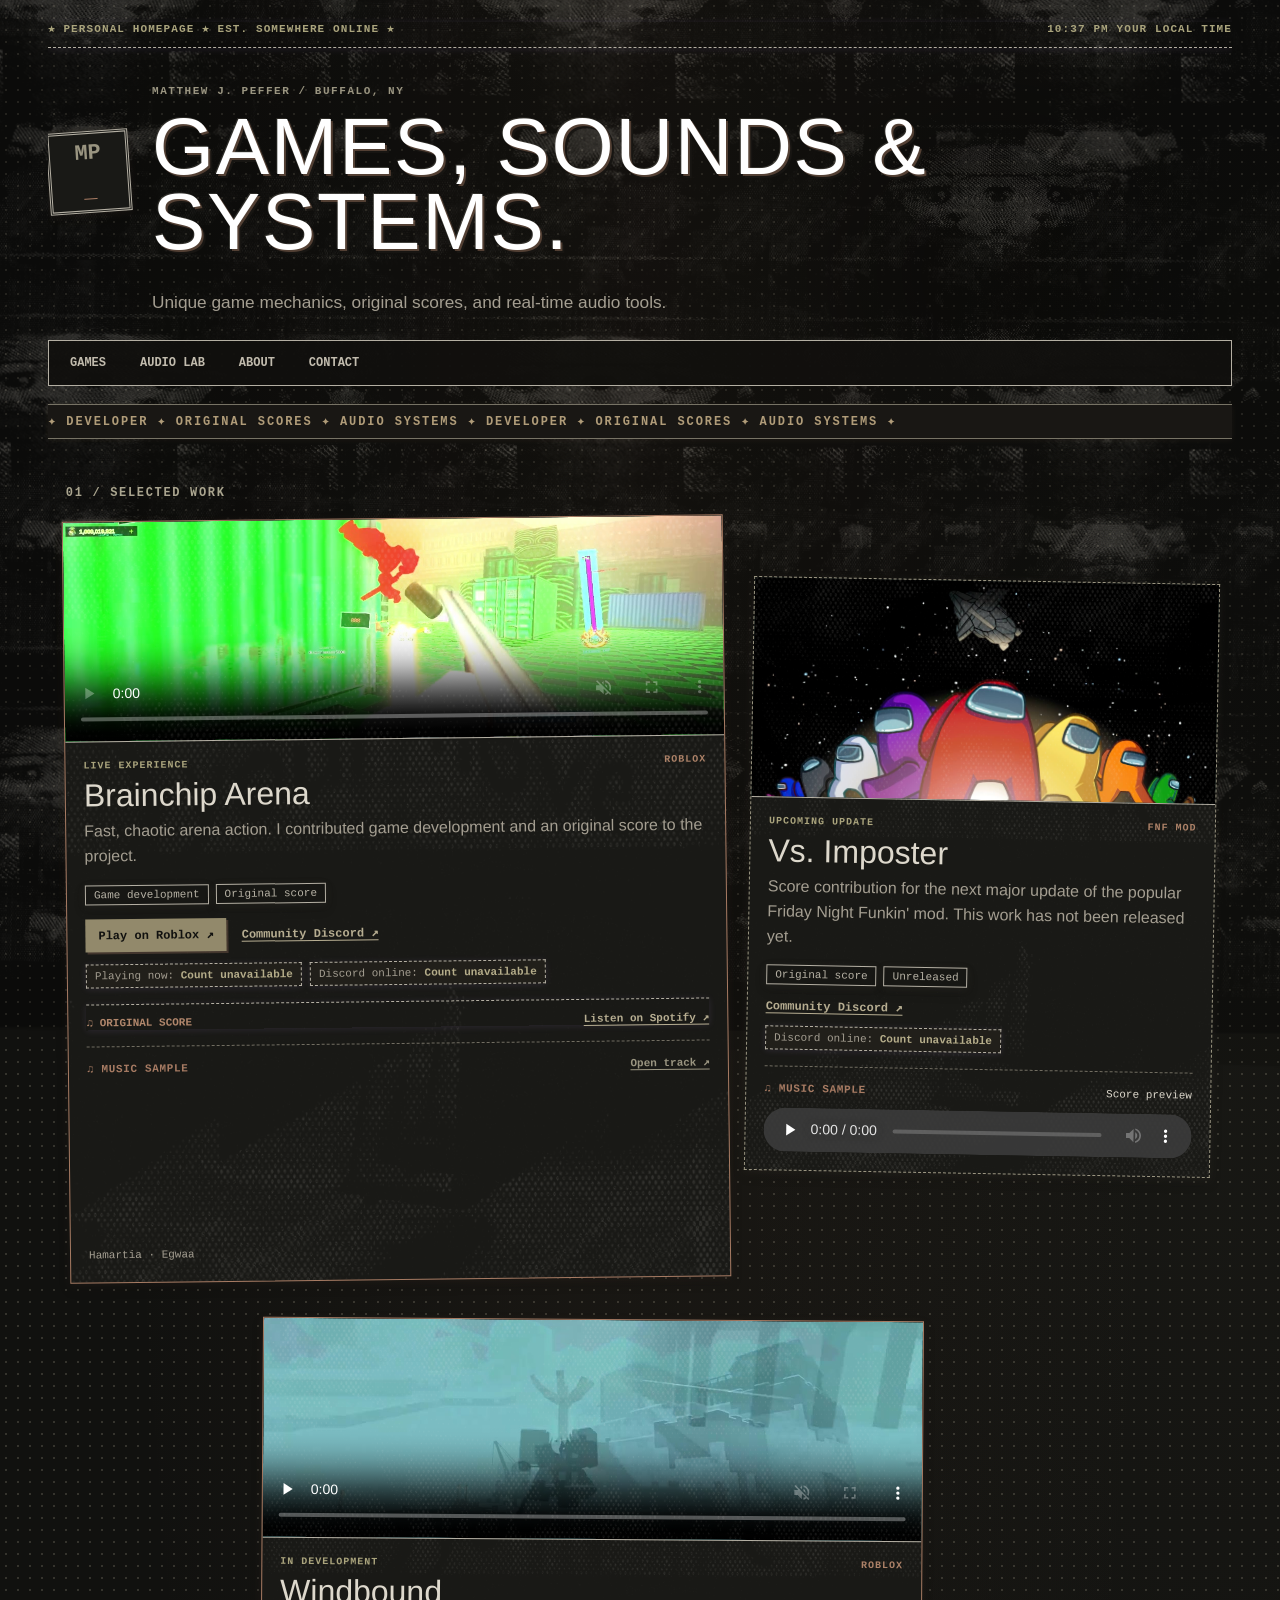
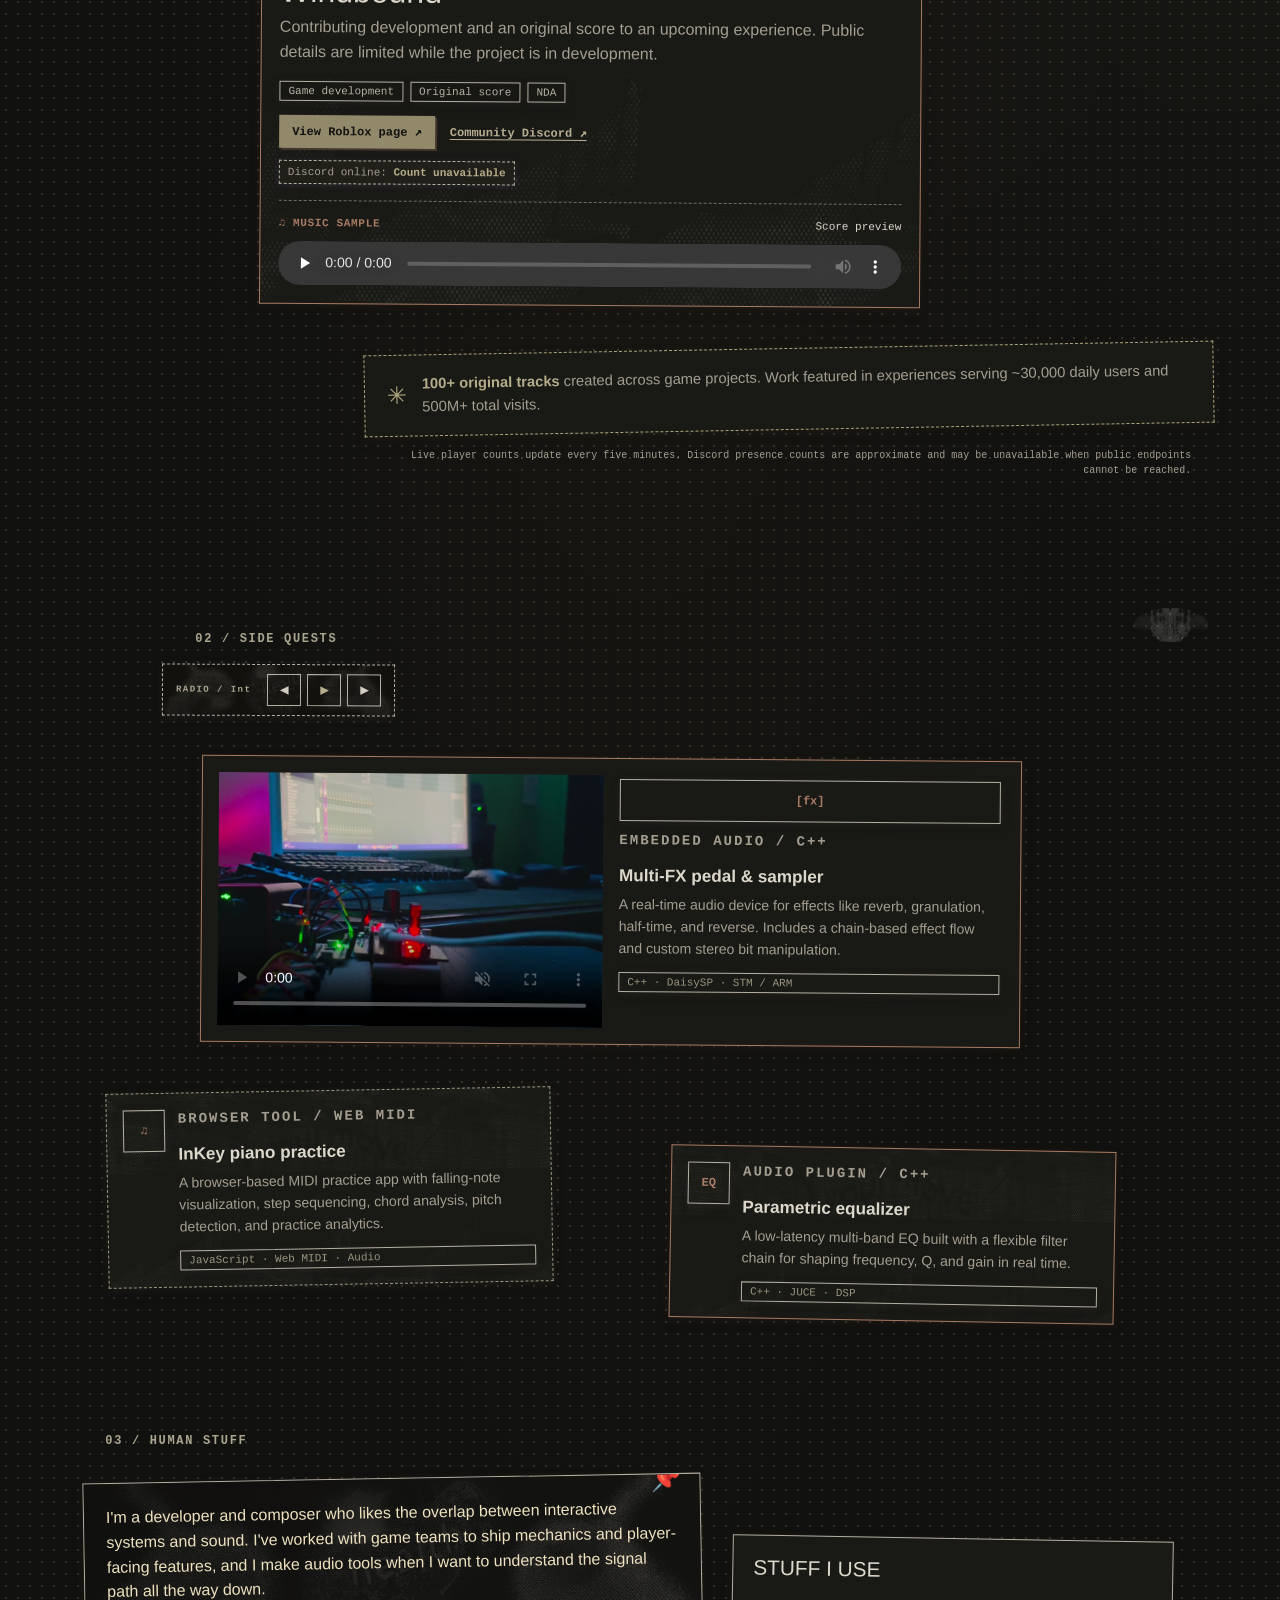
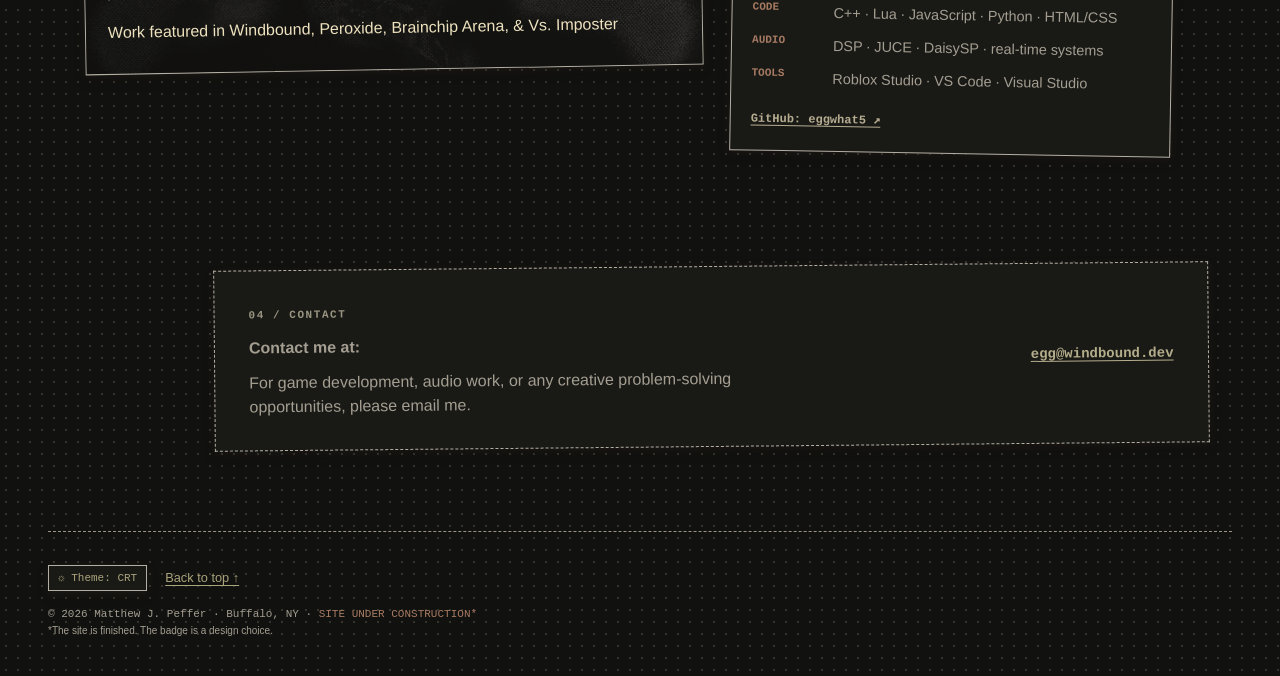
==== commit 0b4818a3: "Update Windbound project details in index.html" ====
--- a/index.html
+++ b/index.html
@@ -38,7 +38,7 @@
           </article>
           <article class="game-card windbound">
             <div class="card-art"><video class="card-video" src="media/windbound.mp4" poster="media/windbound-poster.jpg" aria-label="Windbound gameplay footage" controls data-preview muted loop playsinline preload="none"></video></div>
-            <div class="card-copy"><div class="card-kicker"><span>IN DEVELOPMENT</span><span>ROBLOX</span></div><h3>Windbound</h3><p>Contributing development and an original score to an upcoming experience. Public details are limited while the project is in development.</p><ul class="chips"><li>Game development</li><li>Original score</li><li>NDA</li></ul><div class="card-links"><a class="button primary" href="https://www.roblox.com/games/17180634501/Windbound" target="_blank" rel="noopener noreferrer">View Roblox page ↗</a><a class="text-link" href="https://discord.gg/USrZ7dNjuu" target="_blank" rel="noopener noreferrer">Community Discord ↗</a></div><div class="live-stats"><span>Discord online: <strong id="discord-windbound" aria-live="polite">Loading…</strong></span></div><div class="game-sample" aria-labelledby="windbound-sample-title"><div class="game-sample-heading"><span class="game-sample-label">♫ MUSIC SAMPLE</span><span id="windbound-sample-title" class="game-sample-title">Music Box</span></div><audio class="game-sample-audio" controls preload="none" aria-label="Music Box — Windbound music sample" src="media/samples/windbound-music-box.mp3">Your browser does not support audio playback. <a href="media/samples/windbound-music-box.mp3">Open Music Box</a></audio></div></div>
+            <div class="card-copy"><div class="card-kicker"><span>IN DEVELOPMENT</span><span>ROBLOX</span></div><h3>Windbound</h3><p>Contributing development and an original score to an upcoming experience. Public details are limited while the project is in development.</p><ul class="chips"><li>Game development</li><li>Original score</li><li>NDA</li></ul><div class="card-links"><a class="button primary" href="https://www.roblox.com/games/17180634501/Windbound" target="_blank" rel="noopener noreferrer">View Roblox page ↗</a><a class="text-link" href="https://discord.gg/USrZ7dNjuu" target="_blank" rel="noopener noreferrer">Community Discord ↗</a></div><div class="live-stats"><span>Discord online: <strong id="discord-windbound" aria-live="polite">Loading…</strong></span></div><div class="game-sample" aria-labelledby="windbound-sample-title"><div class="game-sample-heading"><span class="game-sample-label">♫ MUSIC SAMPLE</span><span id="windbound-sample-title" class="game-sample-title">Score preview</span></div><audio class="game-sample-audio" controls preload="none" aria-label="Music Box — Windbound music sample" src="media/samples/windbound-music-box.mp3">Your browser does not support audio playback. <a href="media/samples/windbound-music-box.mp3">Open Music Box</a></audio></div></div>
           </article>
         </div>
         <aside class="stat-strip"><span class="stat-star">✳</span><p><strong>100+ original tracks</strong> created across game projects. Work featured in experiences serving ~30,000 daily users and 500M+ total visits.</p></aside><p class="live-note">Live player counts update every five minutes. Discord presence counts are approximate and may be unavailable when public endpoints cannot be reached.</p>
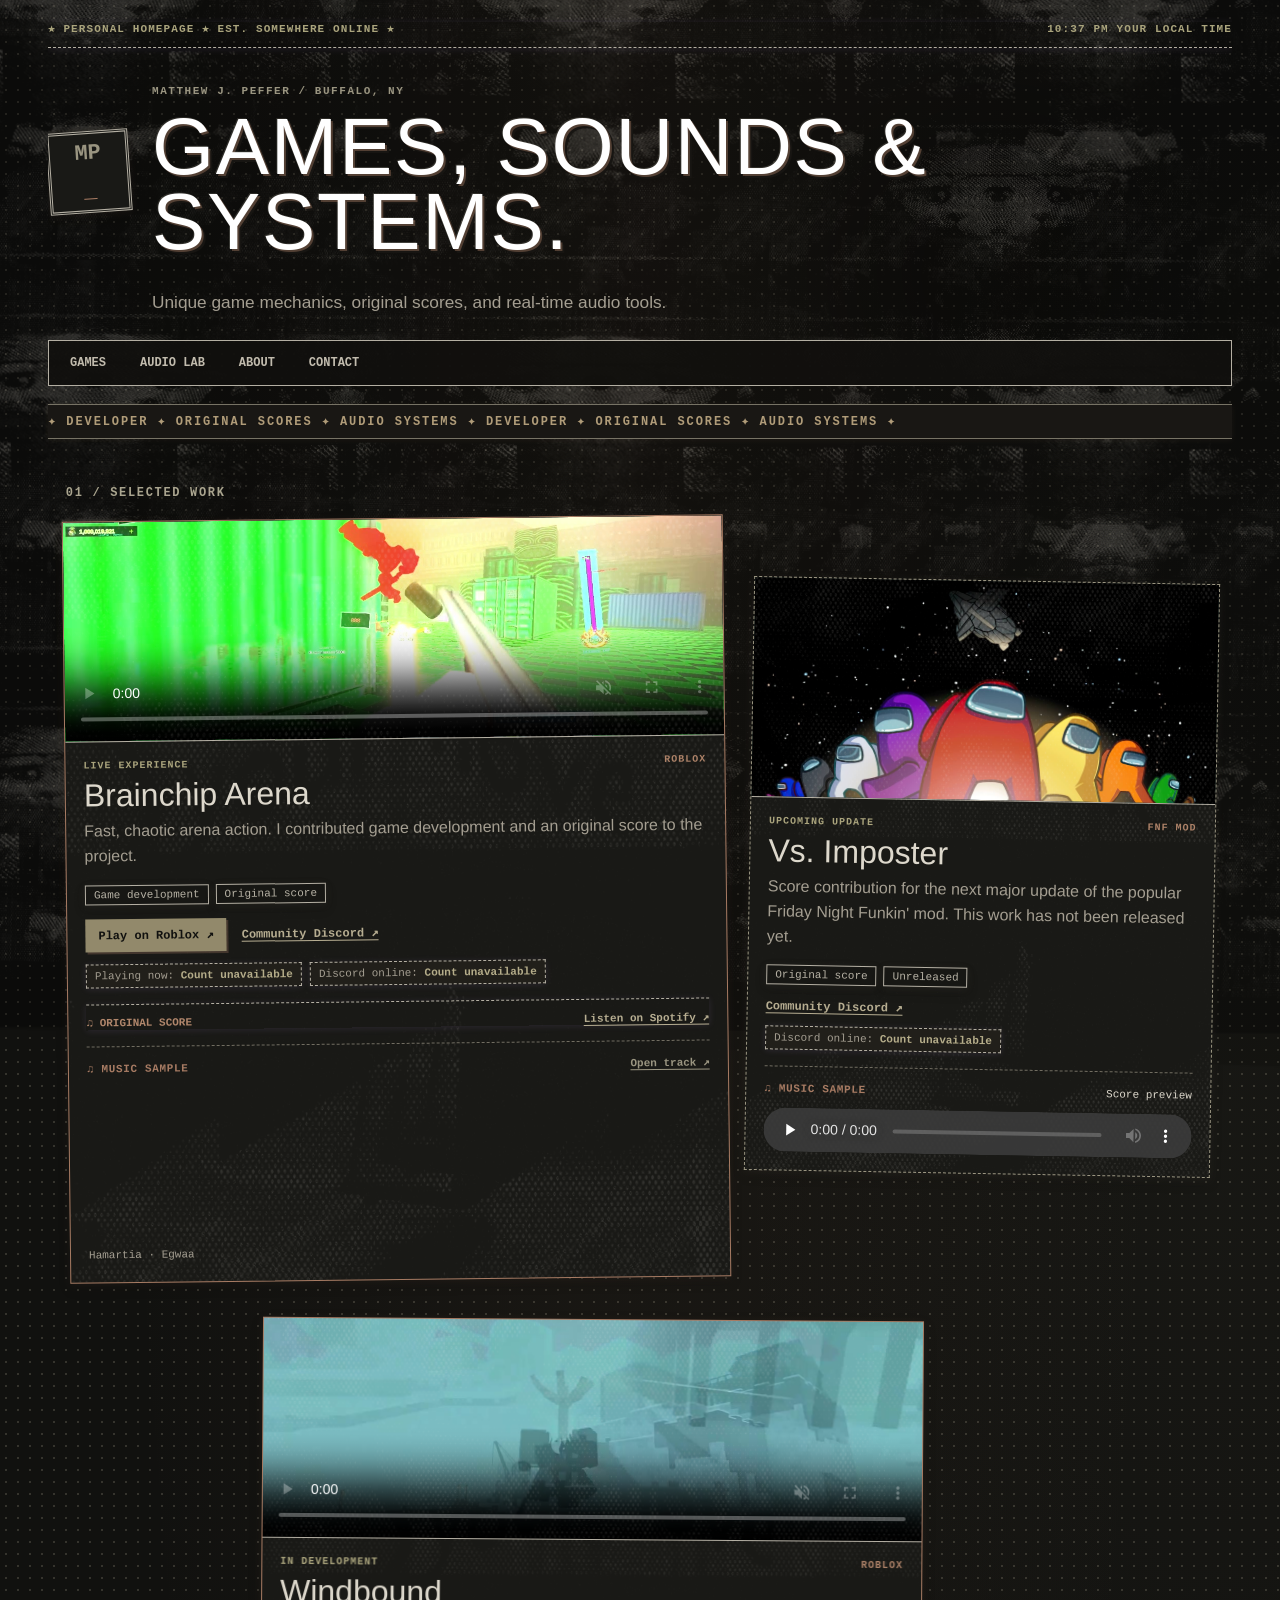
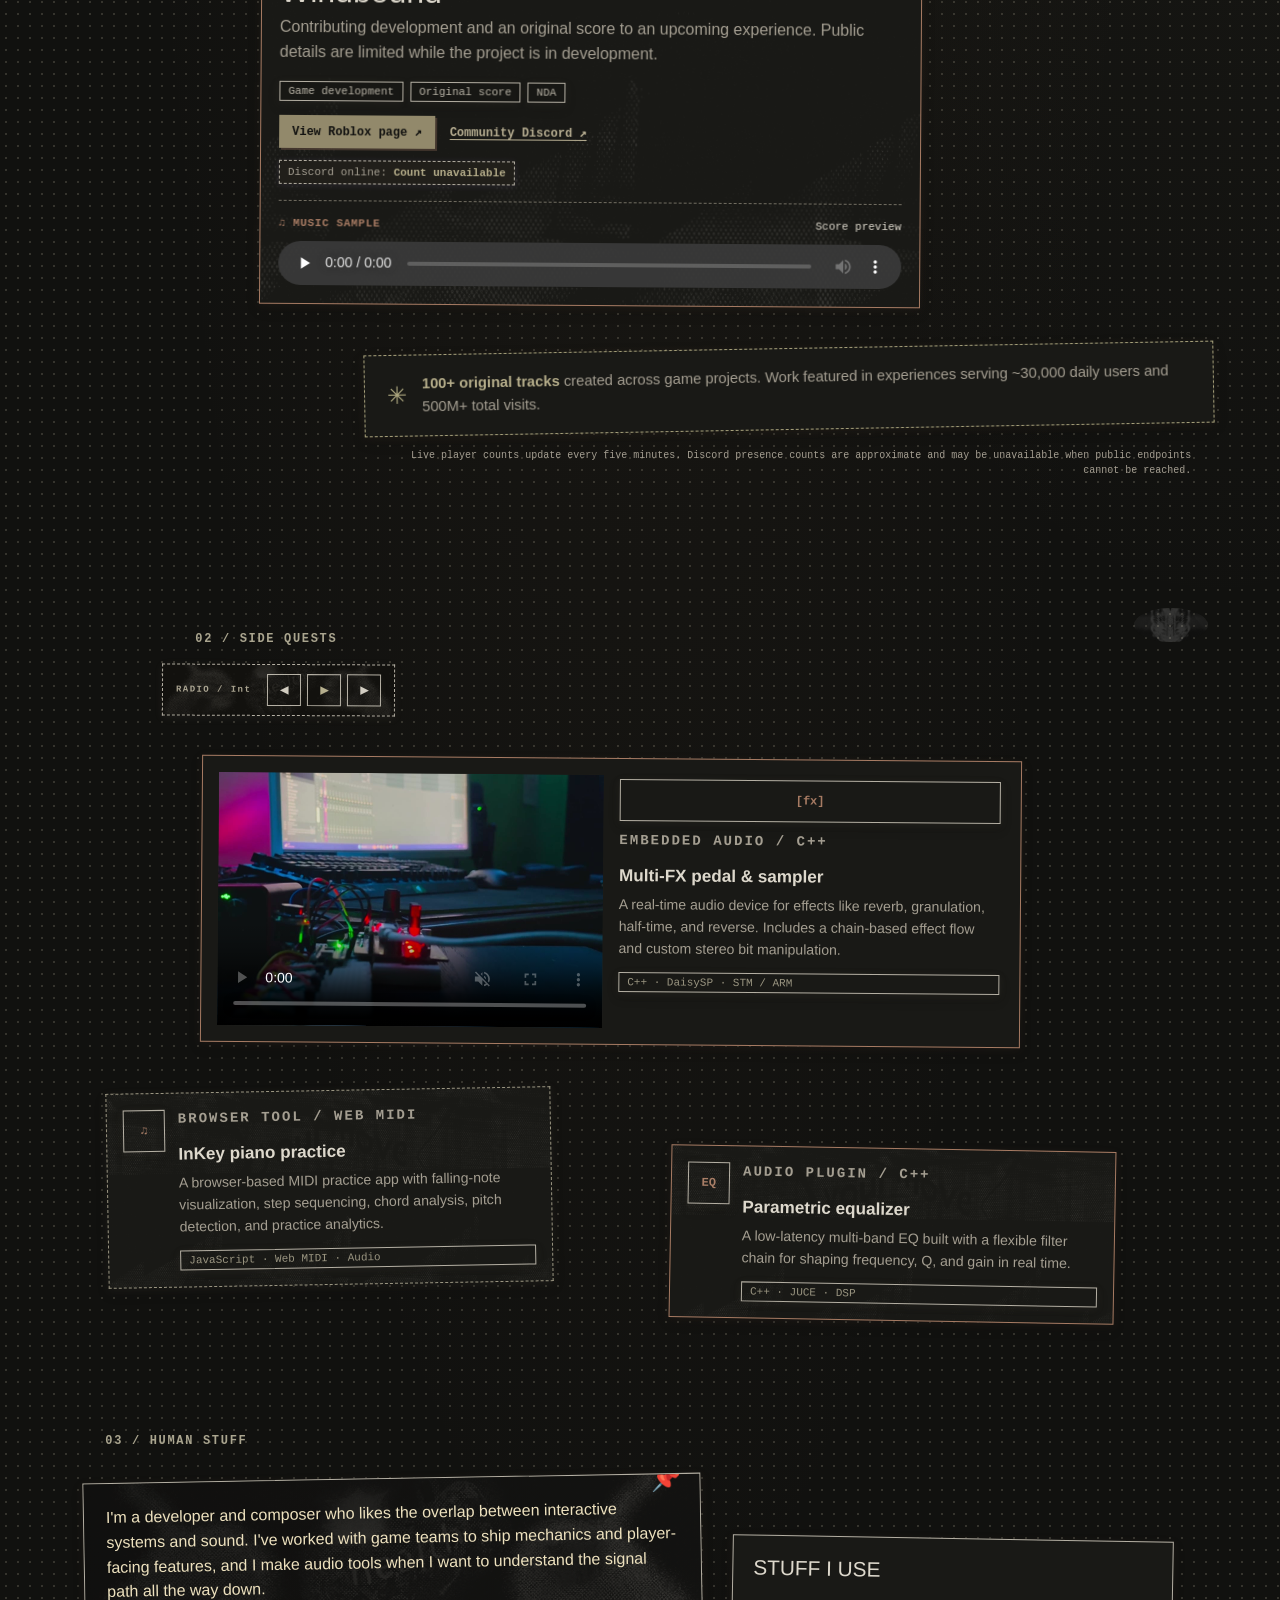
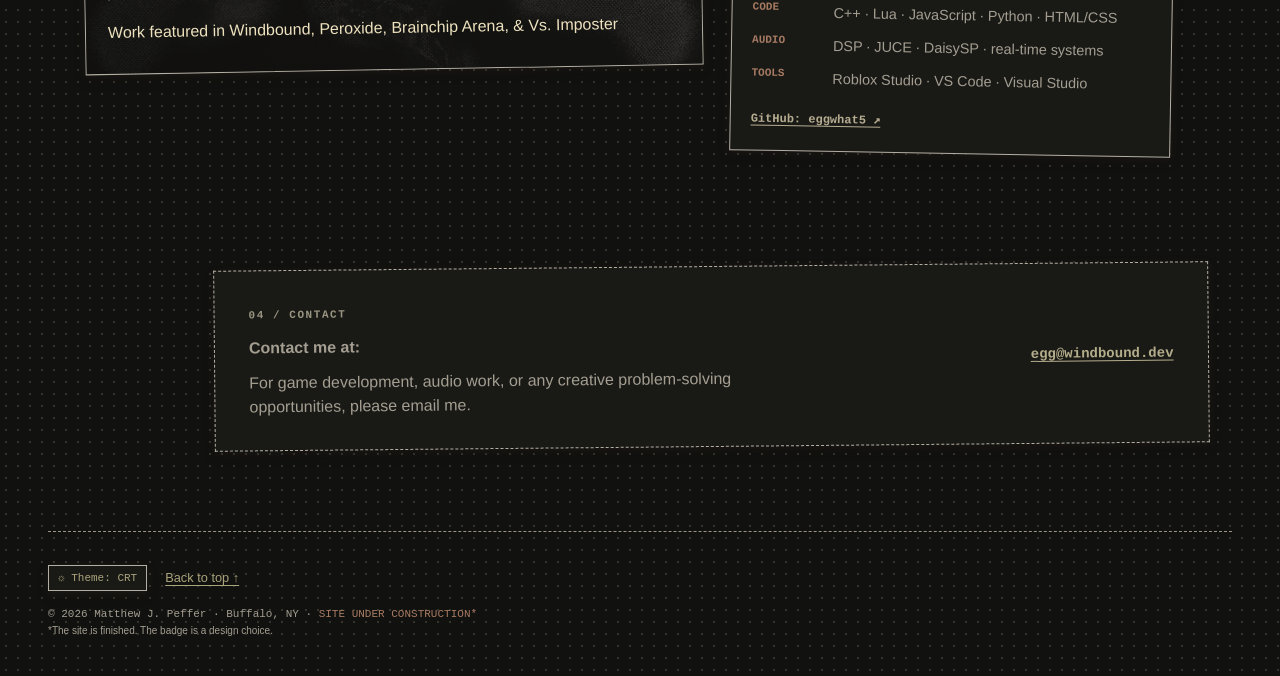
==== commit 9c45c7e1: "Refresh the radio script version for the expanded playlist" ====
--- a/index.html
+++ b/index.html
@@ -64,7 +64,7 @@
 
     <footer><div class="footer-tools"><button id="theme-toggle" type="button" aria-pressed="false">☼ Theme: CRT</button><a href="#top">Back to top ↑</a></div><p class="copyright">© <span id="year"></span> Matthew J. Peffer · Buffalo, NY · <span class="blink">SITE UNDER CONSTRUCTION*</span></p><p class="fine-print">*The site is finished. The badge is a design choice.</p></footer>
   </div>
-  <script src="script.js?v=game-samples-1"></script>
+  <script src="script.js?v=radio-tracks-20261125"></script>
 </body>
 </html>
 
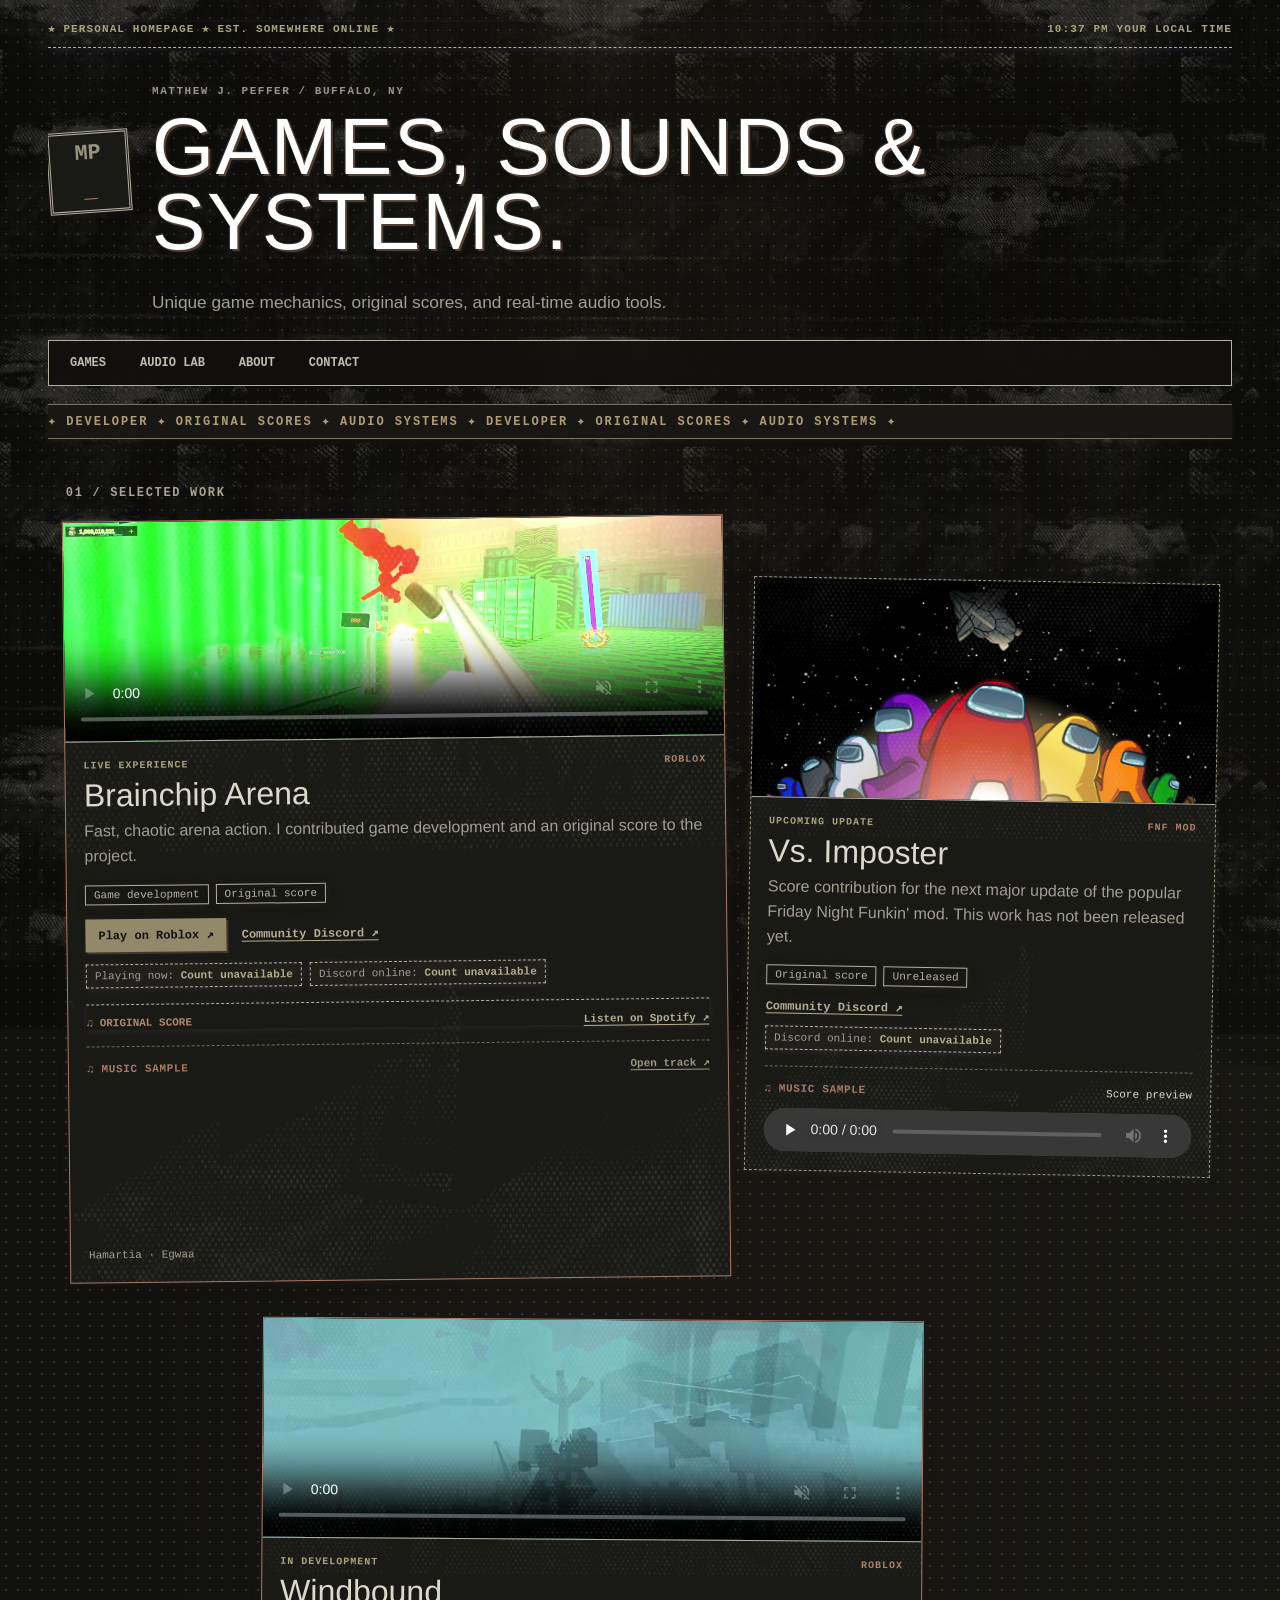
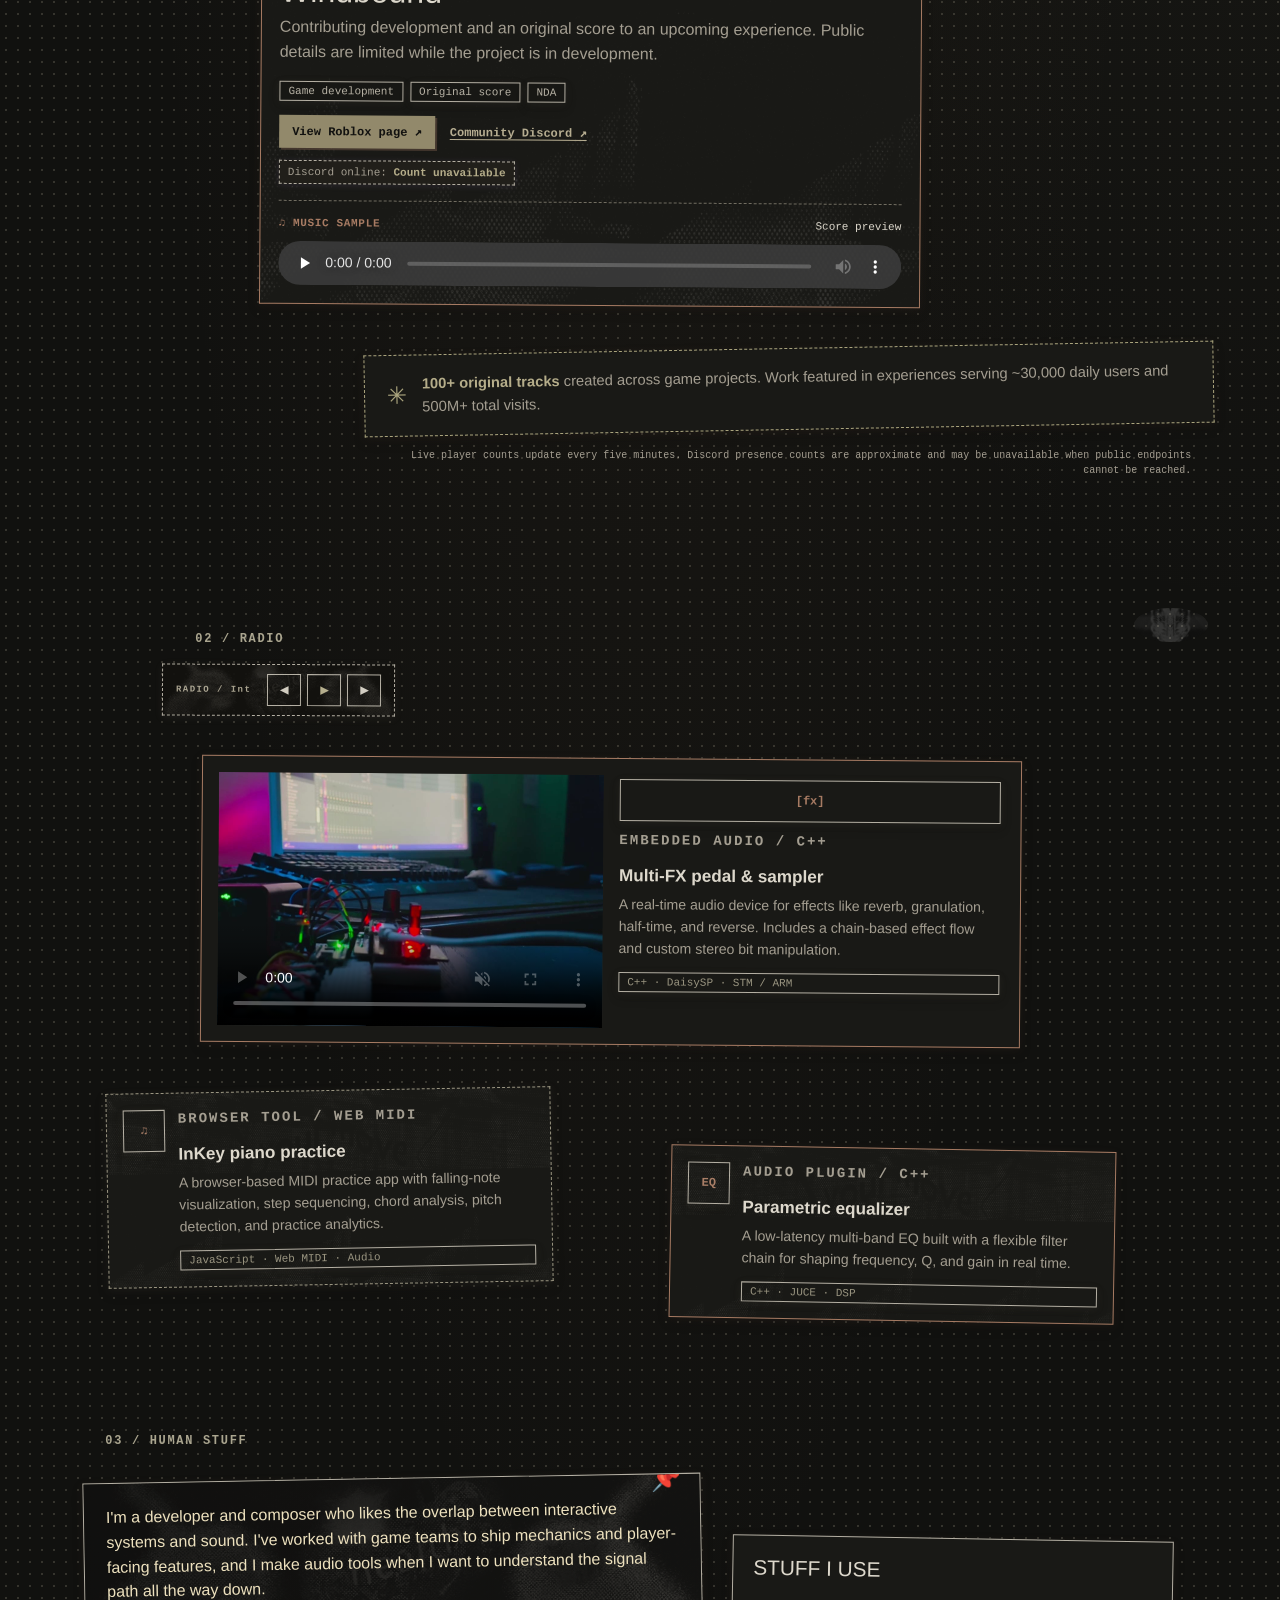
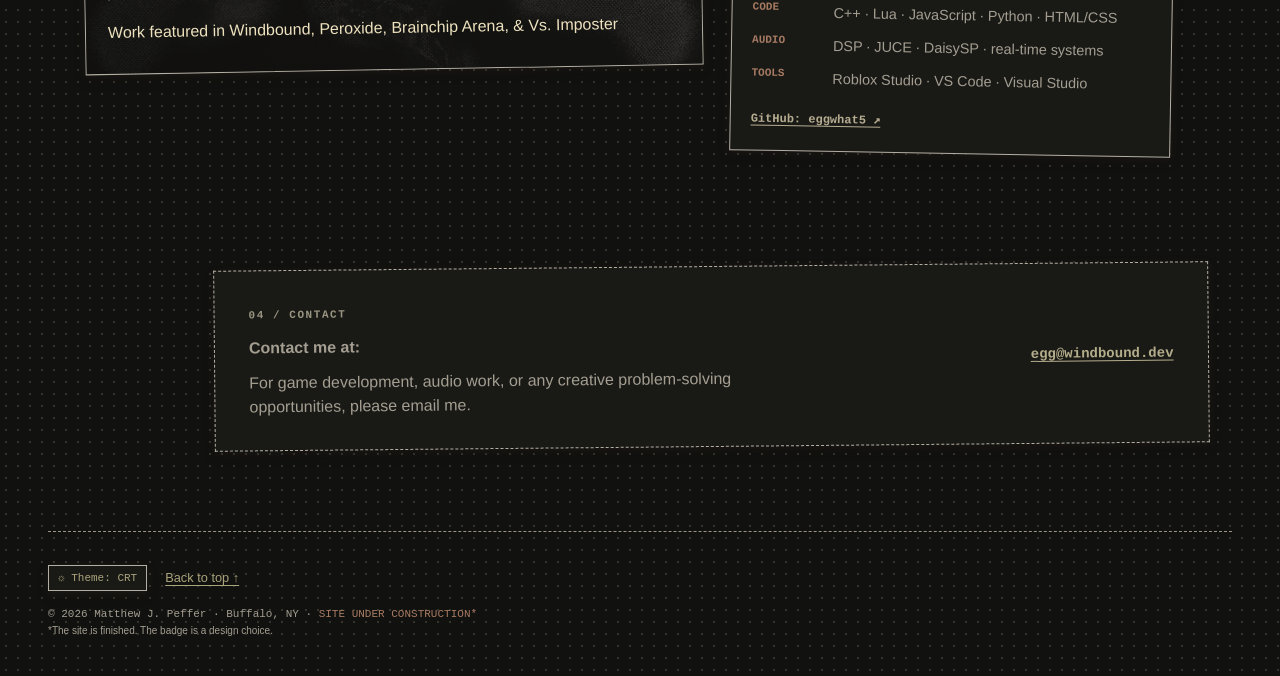
==== commit 0fcf4f59: "Rename the Side Quests section to Radio" ====
--- a/index.html
+++ b/index.html
@@ -45,7 +45,7 @@
       </section>
 
       <section id="audio" class="section audio-section">
-        <div class="section-heading"><span class="section-index">02 / SIDE QUESTS</span></div>
+        <div class="section-heading"><span class="section-index">02 / RADIO</span></div>
         <div class="radio-panel" aria-label="Portfolio radio player"><div class="radio-current"><p class="radio-label">RADIO</p></div><div class="radio-controls"><button id="radio-prev" type="button" aria-label="Previous track">◀</button><button id="radio-toggle" type="button" aria-label="Play" aria-pressed="false">▶</button><button id="radio-next" type="button" aria-label="Next track">▶</button></div><audio id="radio-audio" preload="none" src="media/radio/biggis%20Sturg_6.mp3">Your browser does not support audio playback.</audio></div>
         <div class="project-grid">
           <article class="project-card featured-pedal"><video class="project-video" src="media/multi-fx-pedal.mp4" poster="media/multi-fx-pedal-poster.png" aria-label="Video of the multi-FX pedal and synthesizer" controls data-preview muted loop playsinline preload="none"></video><div class="project-copy"><span class="project-icon">[fx]</span><p class="project-type">EMBEDDED AUDIO / C++</p><h3>Multi-FX pedal &amp; sampler</h3><p>A real-time audio device for effects like reverb, granulation, half-time, and reverse. Includes a chain-based effect flow and custom stereo bit manipulation.</p><div class="tech-row">C++ · DaisySP · STM / ARM</div></div></article>
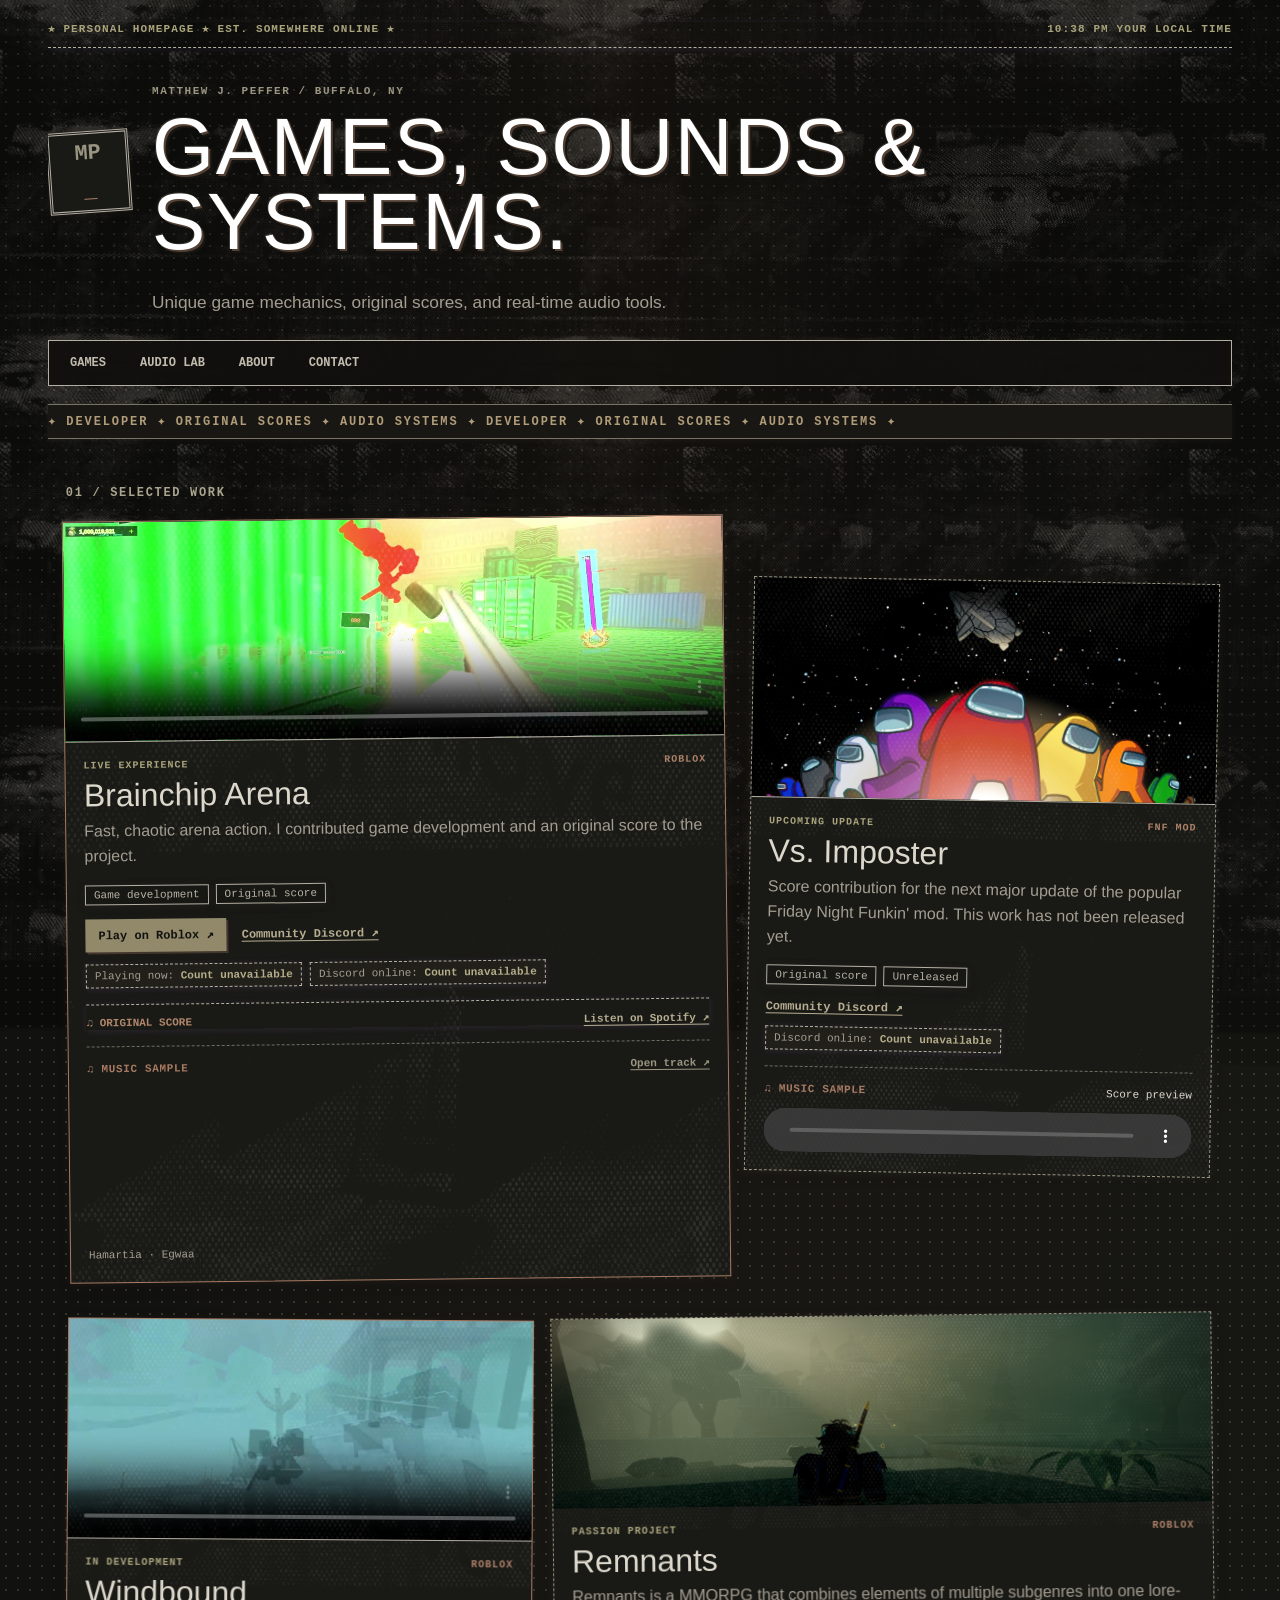
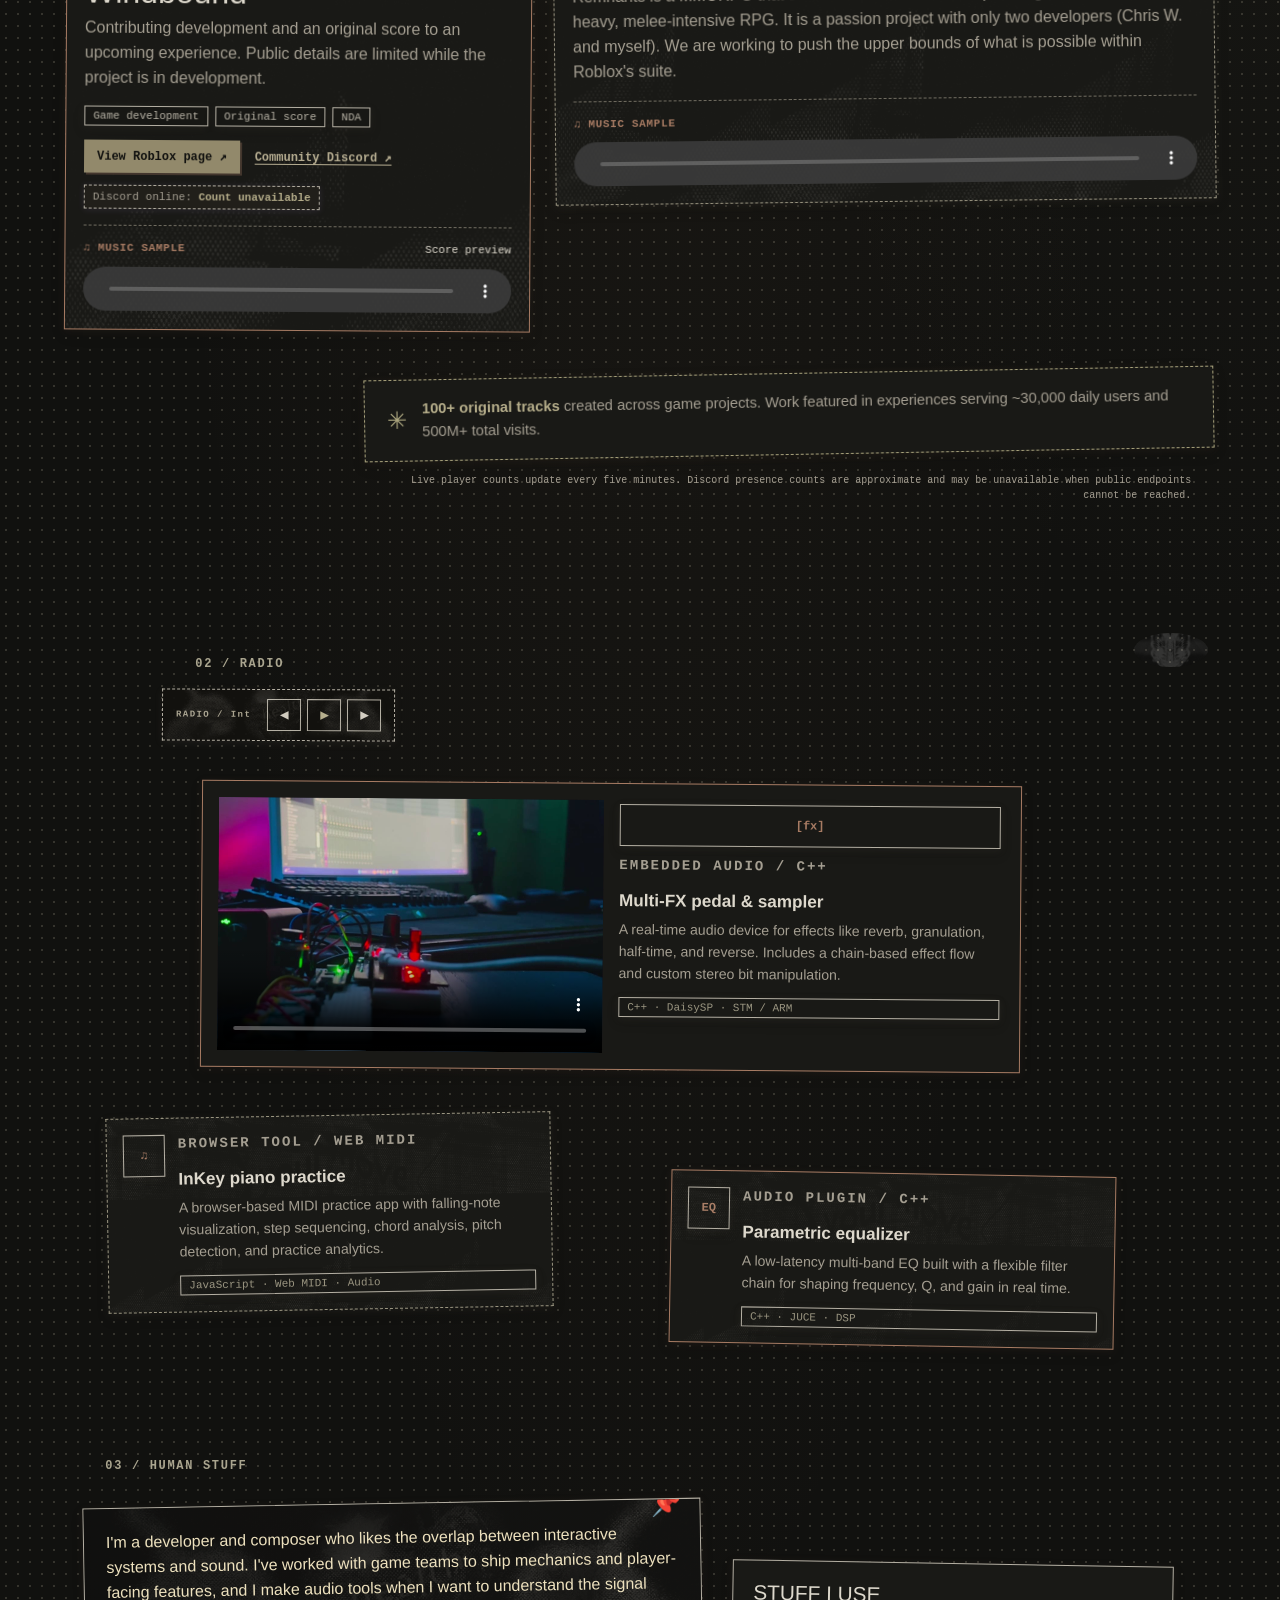
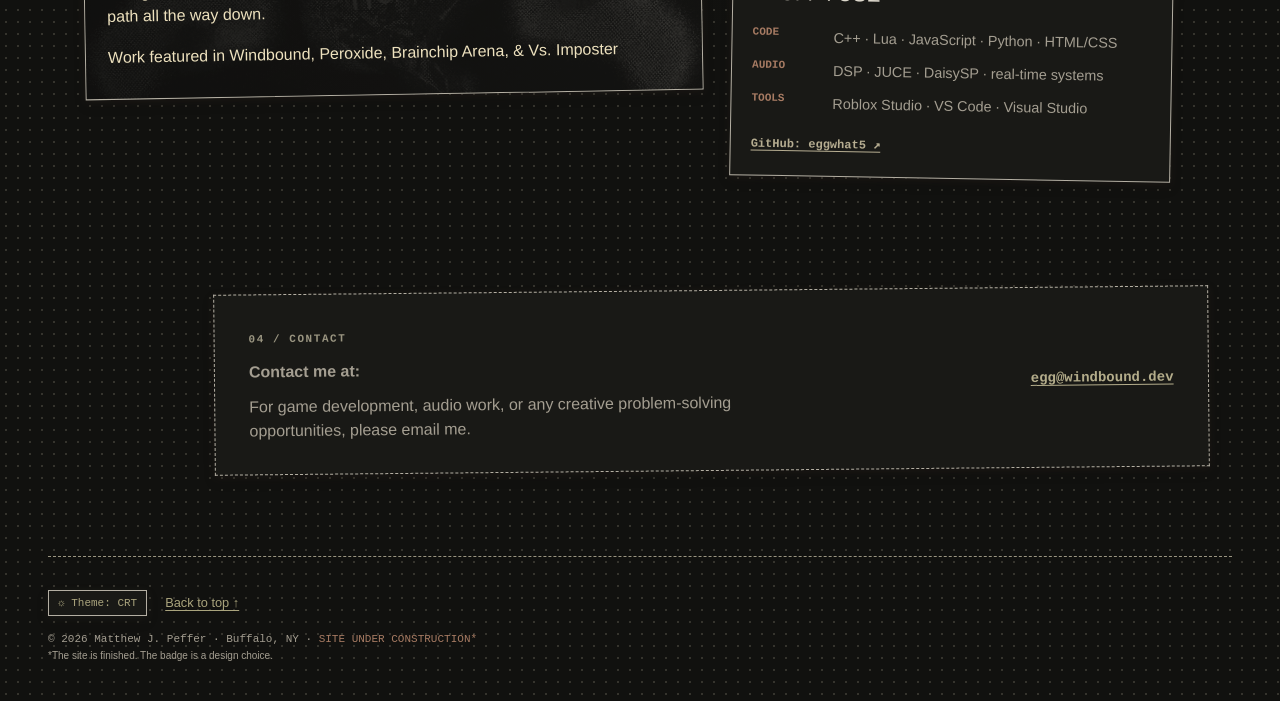
==== commit 36d5b9dd: "Feature Remnants with its gameplay screenshot and music sample" ====
--- a/index.html
+++ b/index.html
@@ -7,7 +7,7 @@
   <meta name="description" content="Matthew J. Peffer — Roblox game developer and composer. A portfolio of game work, scores, and audio tools.">
   <title>Matthew J. Peffer // Game Dev & Audio</title>
   <link rel="icon" href="favicon.svg" type="image/svg+xml">
-  <link rel="stylesheet" href="style.css?v=game-samples-1">
+  <link rel="stylesheet" href="style.css?v=remnants-1">
 </head>
 <body>
   <a class="skip-link" href="#main">Skip to the good stuff</a>
@@ -39,6 +39,20 @@
           <article class="game-card windbound">
             <div class="card-art"><video class="card-video" src="media/windbound.mp4" poster="media/windbound-poster.jpg" aria-label="Windbound gameplay footage" controls data-preview muted loop playsinline preload="none"></video></div>
             <div class="card-copy"><div class="card-kicker"><span>IN DEVELOPMENT</span><span>ROBLOX</span></div><h3>Windbound</h3><p>Contributing development and an original score to an upcoming experience. Public details are limited while the project is in development.</p><ul class="chips"><li>Game development</li><li>Original score</li><li>NDA</li></ul><div class="card-links"><a class="button primary" href="https://www.roblox.com/games/17180634501/Windbound" target="_blank" rel="noopener noreferrer">View Roblox page ↗</a><a class="text-link" href="https://discord.gg/USrZ7dNjuu" target="_blank" rel="noopener noreferrer">Community Discord ↗</a></div><div class="live-stats"><span>Discord online: <strong id="discord-windbound" aria-live="polite">Loading…</strong></span></div><div class="game-sample" aria-labelledby="windbound-sample-title"><div class="game-sample-heading"><span class="game-sample-label">♫ MUSIC SAMPLE</span><span id="windbound-sample-title" class="game-sample-title">Score preview</span></div><audio class="game-sample-audio" controls preload="none" aria-label="Music Box — Windbound music sample" src="media/samples/windbound-music-box.mp3">Your browser does not support audio playback. <a href="media/samples/windbound-music-box.mp3">Open Music Box</a></audio></div></div>
+          </article>
+          <article class="game-card remnants">
+            <img class="card-image" src="media/remnants.png" width="2149" height="618" loading="lazy" decoding="async" alt="A player carrying a sword faces a castle through the mist in Remnants.">
+            <div class="card-copy">
+              <div class="card-kicker"><span>PASSION PROJECT</span><span>ROBLOX</span></div>
+              <h3>Remnants</h3>
+              <p>Remnants is a MMORPG that combines elements of multiple subgenres into one lore-heavy, melee-intensive RPG. It is a passion project with only two developers (Chris W. and myself). We are working to push the upper bounds of what is possible within Roblox's suite.</p>
+              <div class="game-sample">
+                <div class="game-sample-heading"><span class="game-sample-label">♫ MUSIC SAMPLE</span></div>
+                <audio class="game-sample-audio" controls preload="none" aria-label="Remnants music sample" src="media/samples/remnants.mp3">
+                  <a href="media/samples/remnants.mp3">Open the Remnants music sample</a>
+                </audio>
+              </div>
+            </div>
           </article>
         </div>
         <aside class="stat-strip"><span class="stat-star">✳</span><p><strong>100+ original tracks</strong> created across game projects. Work featured in experiences serving ~30,000 daily users and 500M+ total visits.</p></aside><p class="live-note">Live player counts update every five minutes. Discord presence counts are approximate and may be unavailable when public endpoints cannot be reached.</p>
--- a/style.css
+++ b/style.css
@@ -97,7 +97,8 @@
   .game-grid{grid-template-columns:repeat(12,minmax(0,1fr));column-gap:22px;row-gap:36px;align-items:start}
   .game-card.brainchip{grid-column:1 / span 7}
   .game-card.imposter{grid-column:8 / span 5;margin-top:62px}
-  .game-card.windbound{grid-column:3 / span 7;margin-top:4px}
+  .game-card.windbound{grid-column:1 / span 5;margin-top:4px}
+  .game-card.remnants{grid-column:6 / span 7}
   .game-card{transform:rotate(-.65deg)}
   .game-card.imposter{transform:rotate(1deg)}
   .game-card.windbound{transform:rotate(.4deg)}
@@ -265,4 +266,5 @@
 .game-sample-caption{margin:8px 0 0!important;color:var(--muted);font:11px/1.5 monospace}
 body.light-mode .game-sample-audio{color-scheme:light}
 @media(min-width:521px) and (max-width:700px){.game-grid{grid-template-columns:1fr}}
+.remnants .card-image{height:auto}
 @media(max-width:360px){.game-sample-spotify{width:calc(100% + 34px);margin-inline:-17px}}
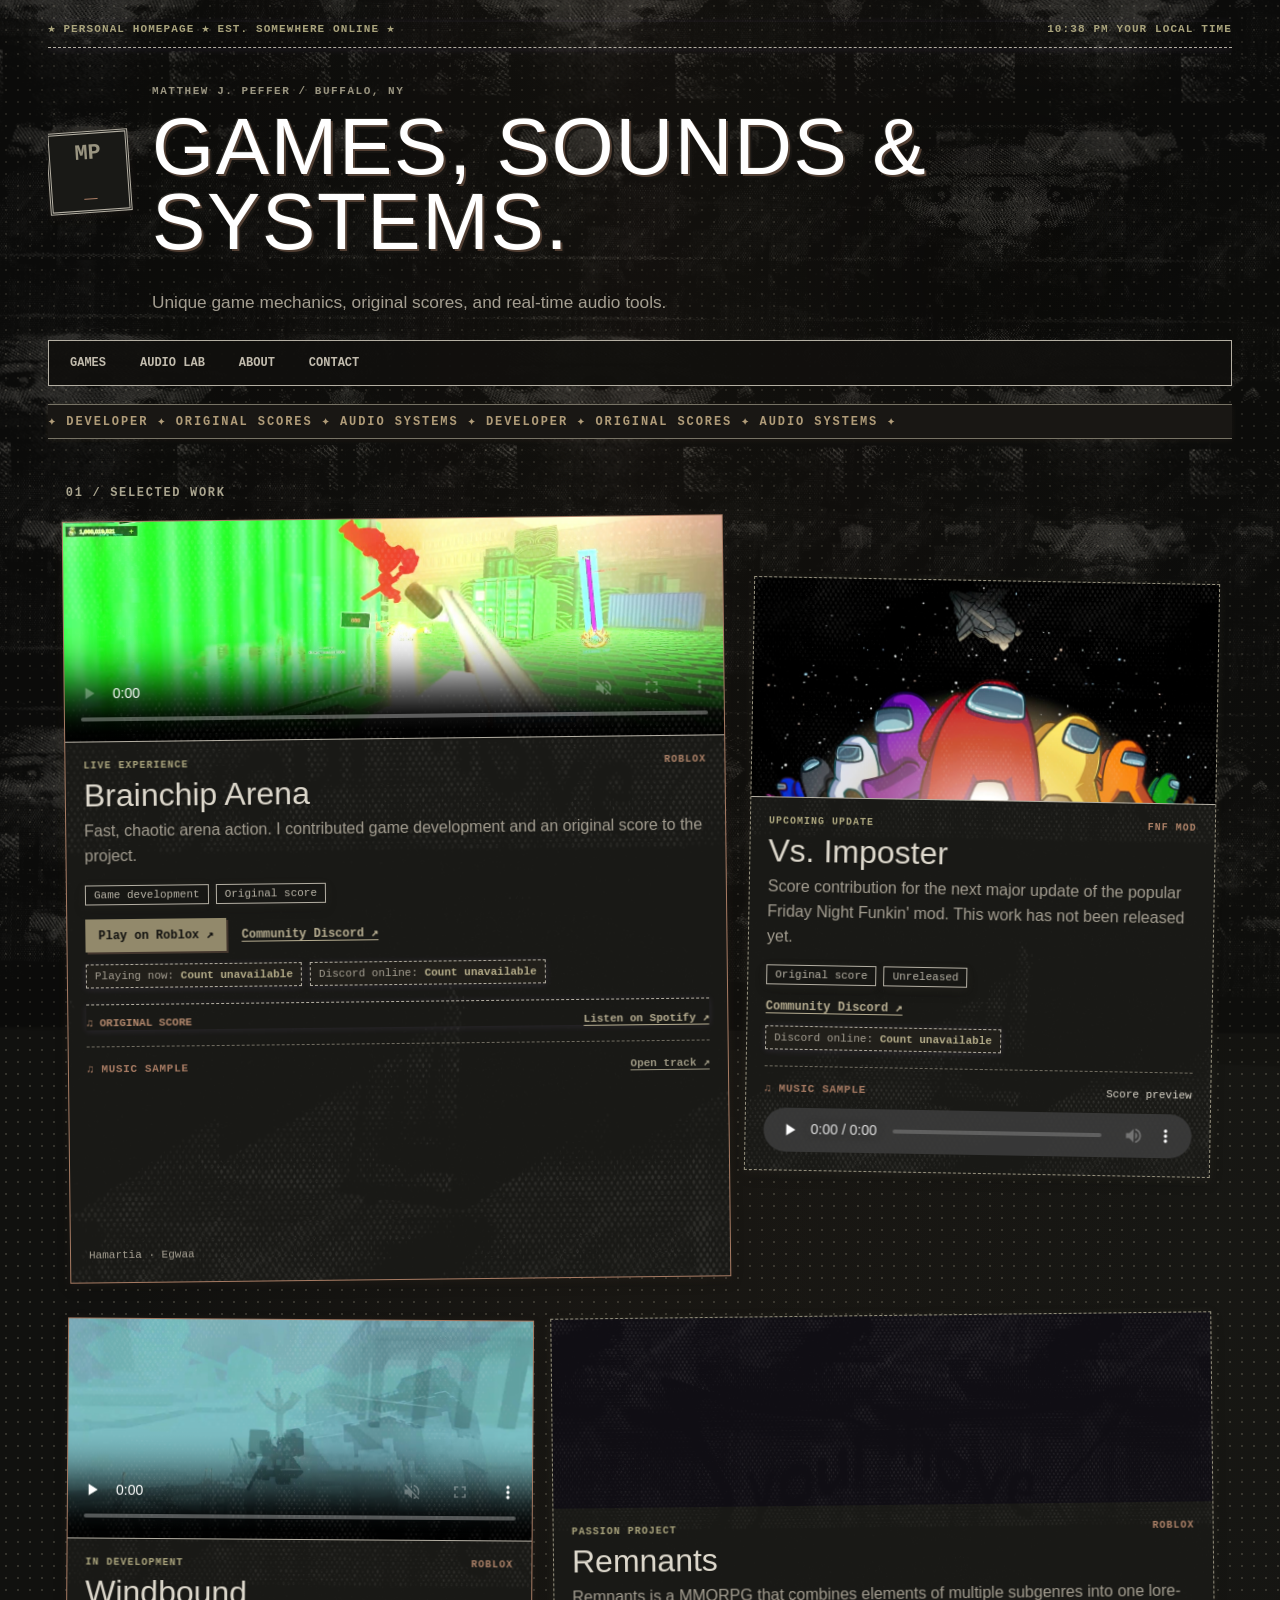
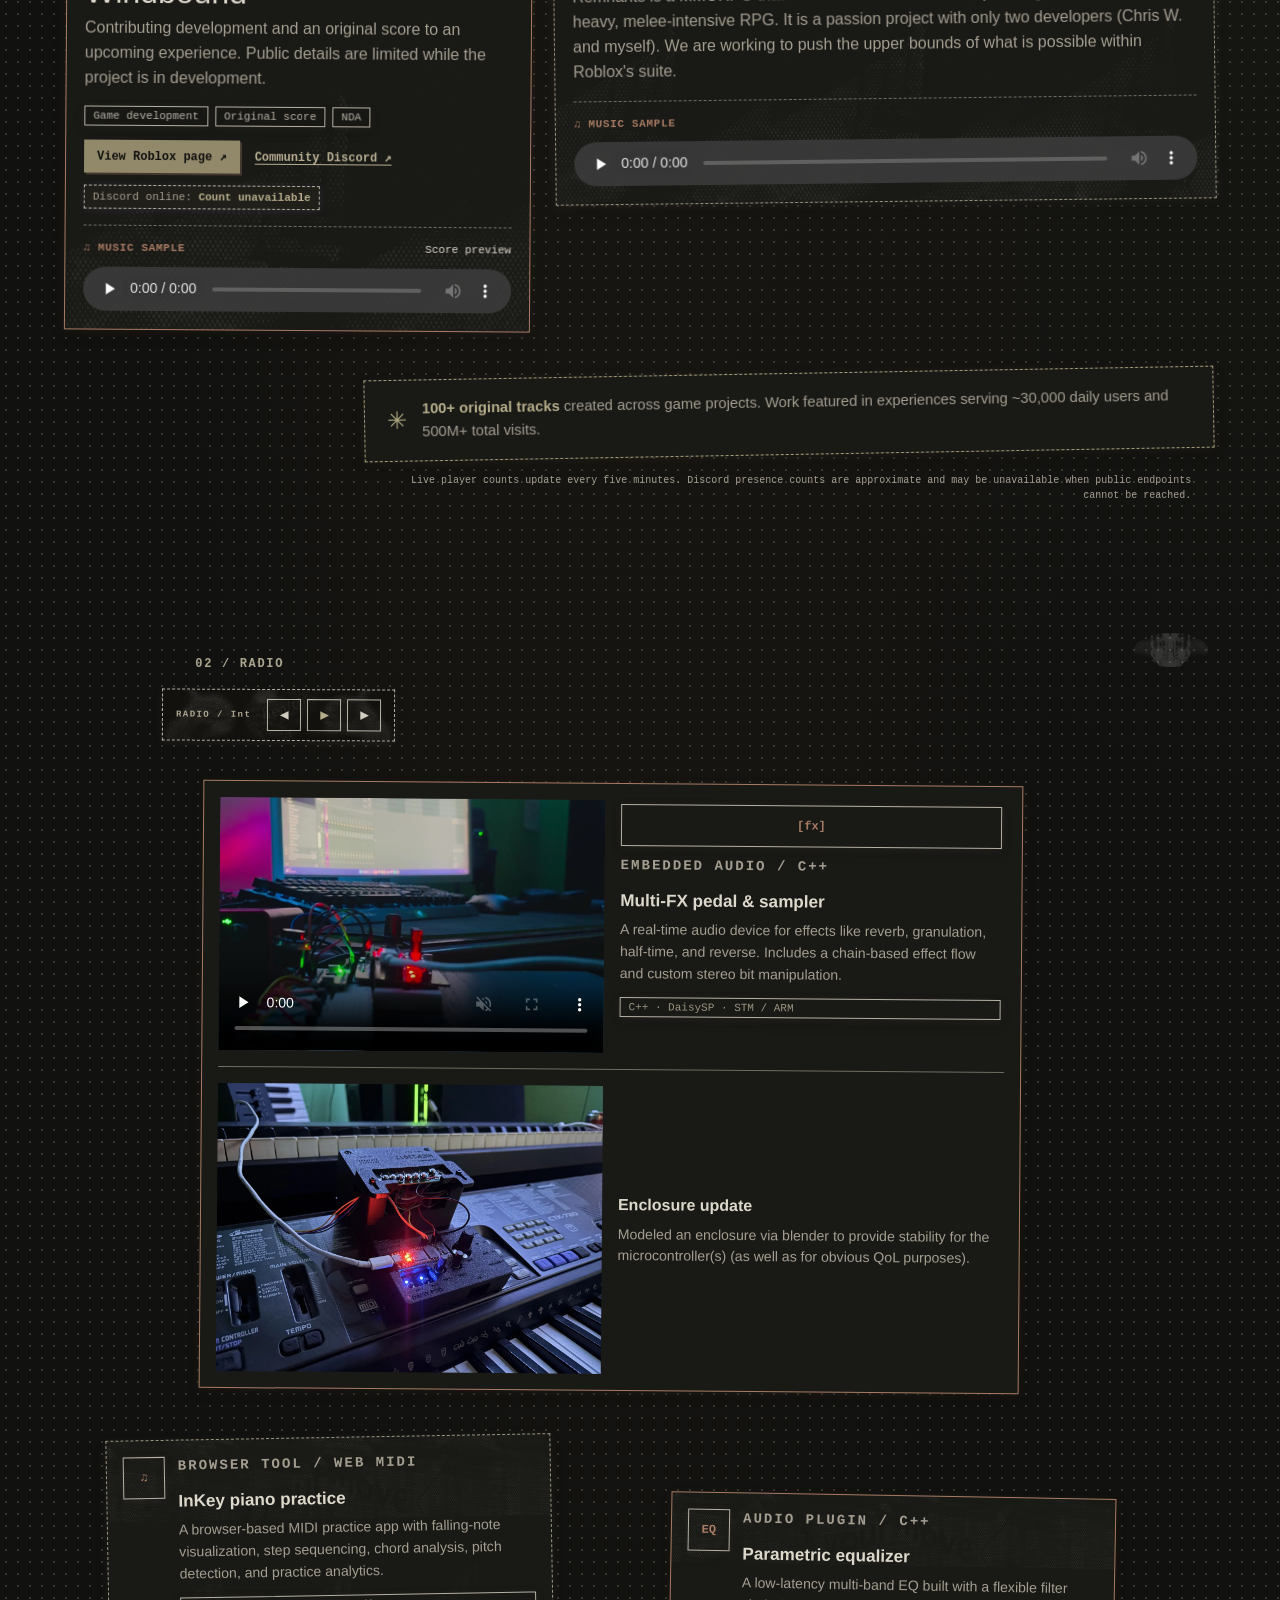
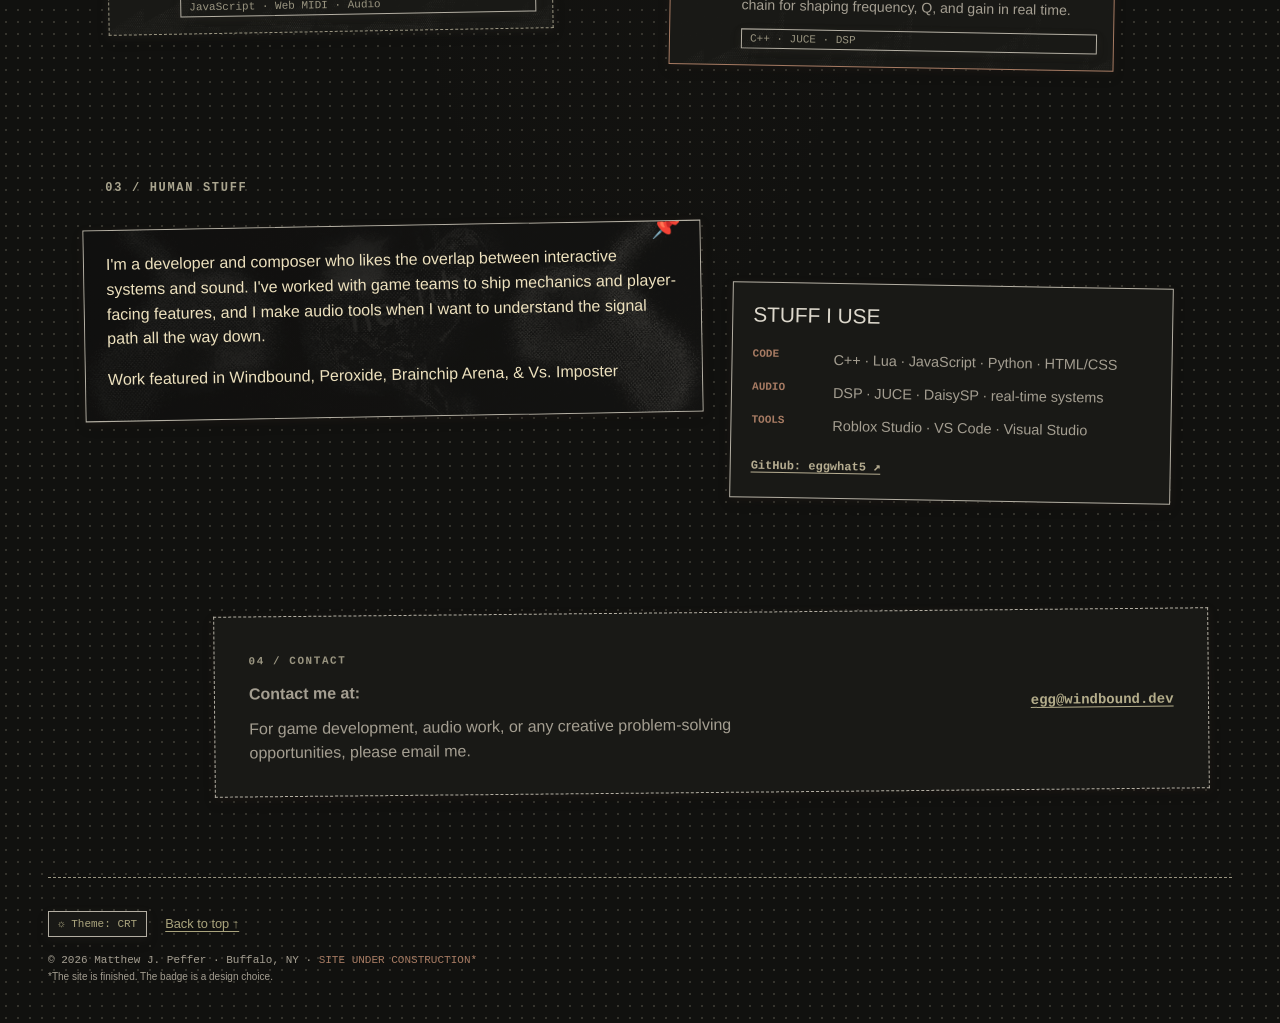
==== commit 05e314cb: "Add enclosure update to hardware synth project" ====
--- a/index.html
+++ b/index.html
@@ -7,7 +7,7 @@
   <meta name="description" content="Matthew J. Peffer — Roblox game developer and composer. A portfolio of game work, scores, and audio tools.">
   <title>Matthew J. Peffer // Game Dev & Audio</title>
   <link rel="icon" href="favicon.svg" type="image/svg+xml">
-  <link rel="stylesheet" href="style.css?v=remnants-1">
+  <link rel="stylesheet" href="style.css?v=synth-enclosure-1">
 </head>
 <body>
   <a class="skip-link" href="#main">Skip to the good stuff</a>
@@ -62,7 +62,17 @@
         <div class="section-heading"><span class="section-index">02 / RADIO</span></div>
         <div class="radio-panel" aria-label="Portfolio radio player"><div class="radio-current"><p class="radio-label">RADIO</p></div><div class="radio-controls"><button id="radio-prev" type="button" aria-label="Previous track">◀</button><button id="radio-toggle" type="button" aria-label="Play" aria-pressed="false">▶</button><button id="radio-next" type="button" aria-label="Next track">▶</button></div><audio id="radio-audio" preload="none" src="media/radio/biggis%20Sturg_6.mp3">Your browser does not support audio playback.</audio></div>
         <div class="project-grid">
-          <article class="project-card featured-pedal"><video class="project-video" src="media/multi-fx-pedal.mp4" poster="media/multi-fx-pedal-poster.png" aria-label="Video of the multi-FX pedal and synthesizer" controls data-preview muted loop playsinline preload="none"></video><div class="project-copy"><span class="project-icon">[fx]</span><p class="project-type">EMBEDDED AUDIO / C++</p><h3>Multi-FX pedal &amp; sampler</h3><p>A real-time audio device for effects like reverb, granulation, half-time, and reverse. Includes a chain-based effect flow and custom stereo bit manipulation.</p><div class="tech-row">C++ · DaisySP · STM / ARM</div></div></article>
+          <article class="project-card featured-pedal">
+            <video class="project-video" src="media/multi-fx-pedal.mp4" poster="media/multi-fx-pedal-poster.png" aria-label="Video of the multi-FX pedal and synthesizer" controls data-preview muted loop playsinline preload="none"></video>
+            <div class="project-copy"><span class="project-icon">[fx]</span><p class="project-type">EMBEDDED AUDIO / C++</p><h3>Multi-FX pedal &amp; sampler</h3><p>A real-time audio device for effects like reverb, granulation, half-time, and reverse. Includes a chain-based effect flow and custom stereo bit manipulation.</p><div class="tech-row">C++ · DaisySP · STM / ARM</div></div>
+            <figure class="enclosure-update">
+              <img src="media/synth-enclosure.webp" width="1280" height="960" loading="lazy" decoding="async" alt="The synth’s circuit boards and control knobs mounted in a two-tier black enclosure on a keyboard.">
+              <figcaption>
+                <h4>Enclosure update</h4>
+                <p>Modeled an enclosure via blender to provide stability for the microcontroller(s) (as well as for obvious QoL purposes).</p>
+              </figcaption>
+            </figure>
+          </article>
           <article class="project-card"><span class="project-icon">♫</span><div><p class="project-type">BROWSER TOOL / WEB MIDI</p><h3>InKey piano practice</h3><p>A browser-based MIDI practice app with falling-note visualization, step sequencing, chord analysis, pitch detection, and practice analytics.</p><div class="tech-row">JavaScript · Web MIDI · Audio</div></div></article>
           <article class="project-card"><span class="project-icon">EQ</span><div><p class="project-type">AUDIO PLUGIN / C++</p><h3>Parametric equalizer</h3><p>A low-latency multi-band EQ built with a flexible filter chain for shaping frequency, Q, and gain in real time.</p><div class="tech-row">C++ · JUCE · DSP</div></div></article>
         </div>
--- a/style.css
+++ b/style.css
@@ -267,4 +267,9 @@
 body.light-mode .game-sample-audio{color-scheme:light}
 @media(min-width:521px) and (max-width:700px){.game-grid{grid-template-columns:1fr}}
 .remnants .card-image{height:auto}
+.enclosure-update{grid-column:1 / -1;display:grid;grid-template-columns:inherit;align-items:center;gap:16px;margin:0;padding-top:16px;border-top:1px solid var(--line)}
+.enclosure-update img{display:block;width:100%;height:auto}
+.enclosure-update h4,.enclosure-update p{margin:0}
+.enclosure-update h4{margin-bottom:6px}
+@media(min-width:521px) and (max-width:760px){.project-card.featured-pedal{grid-column:1 / -1}}
 @media(max-width:360px){.game-sample-spotify{width:calc(100% + 34px);margin-inline:-17px}}
